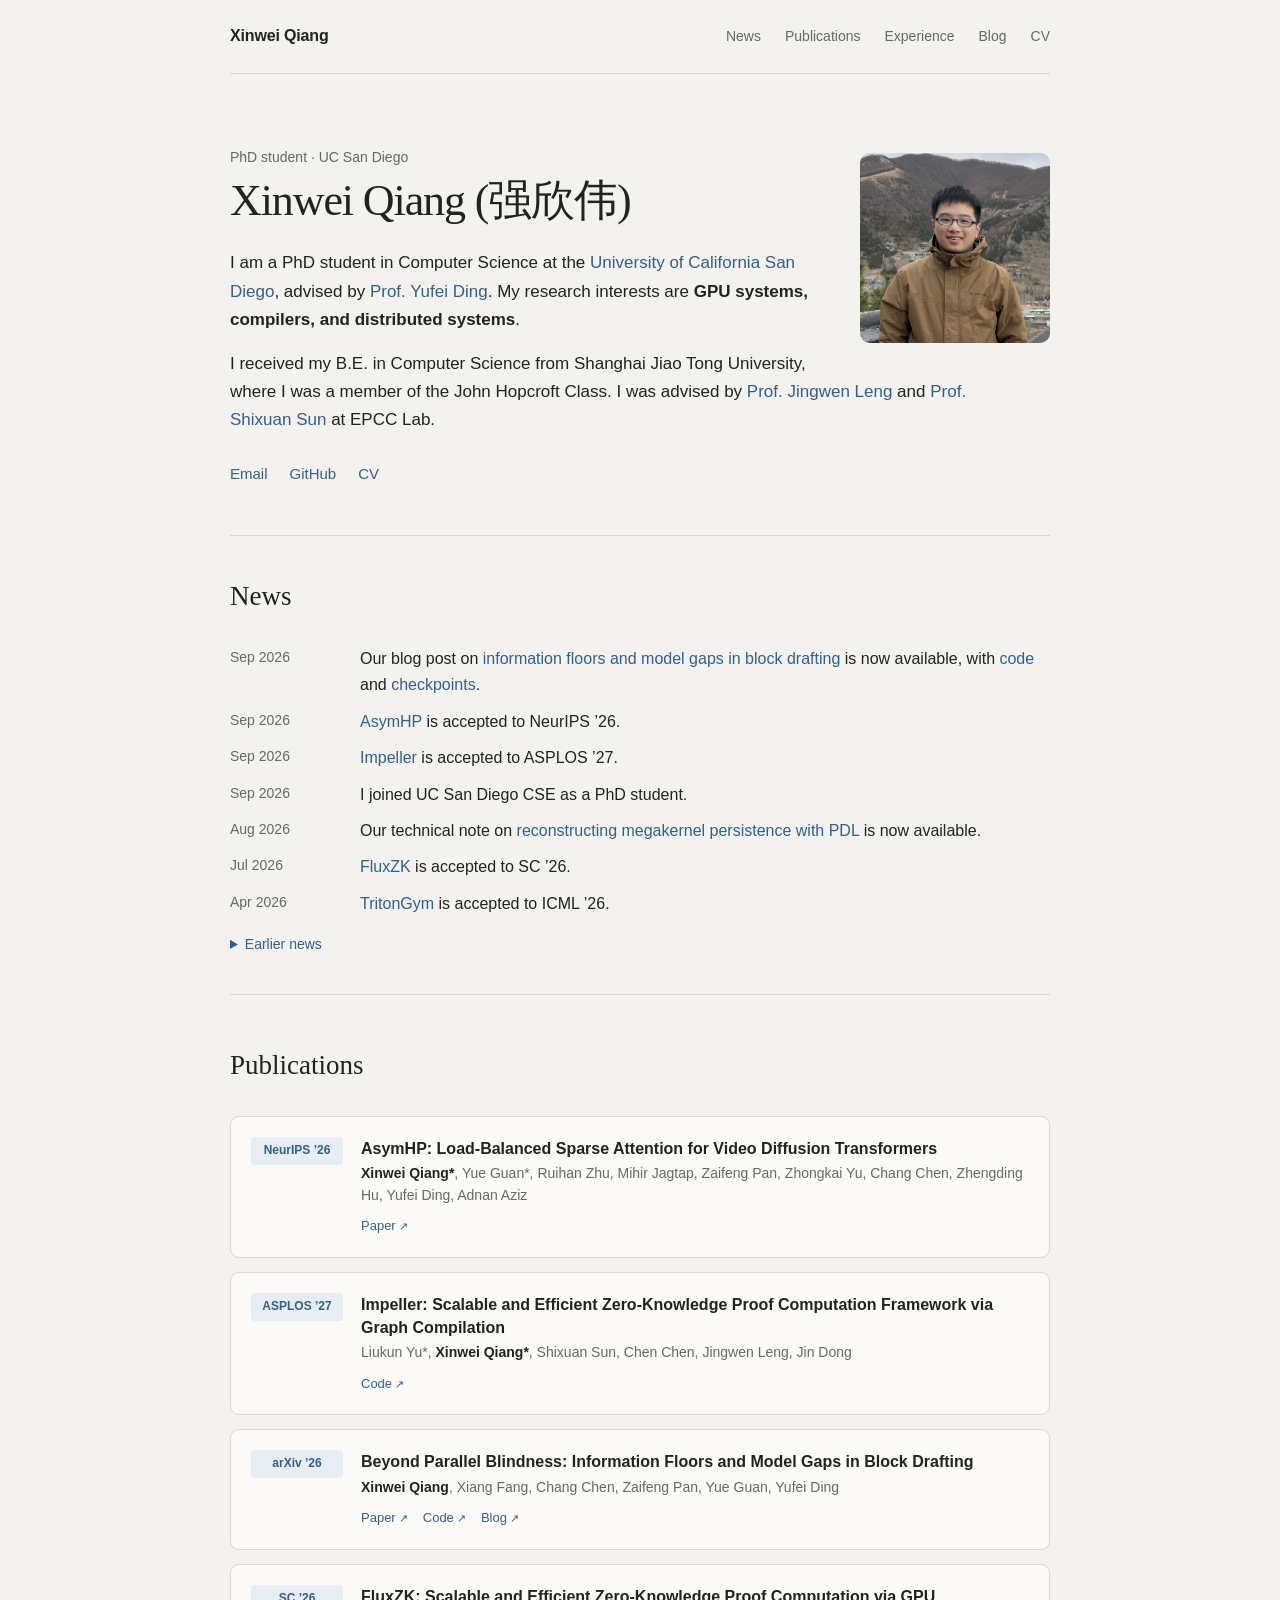
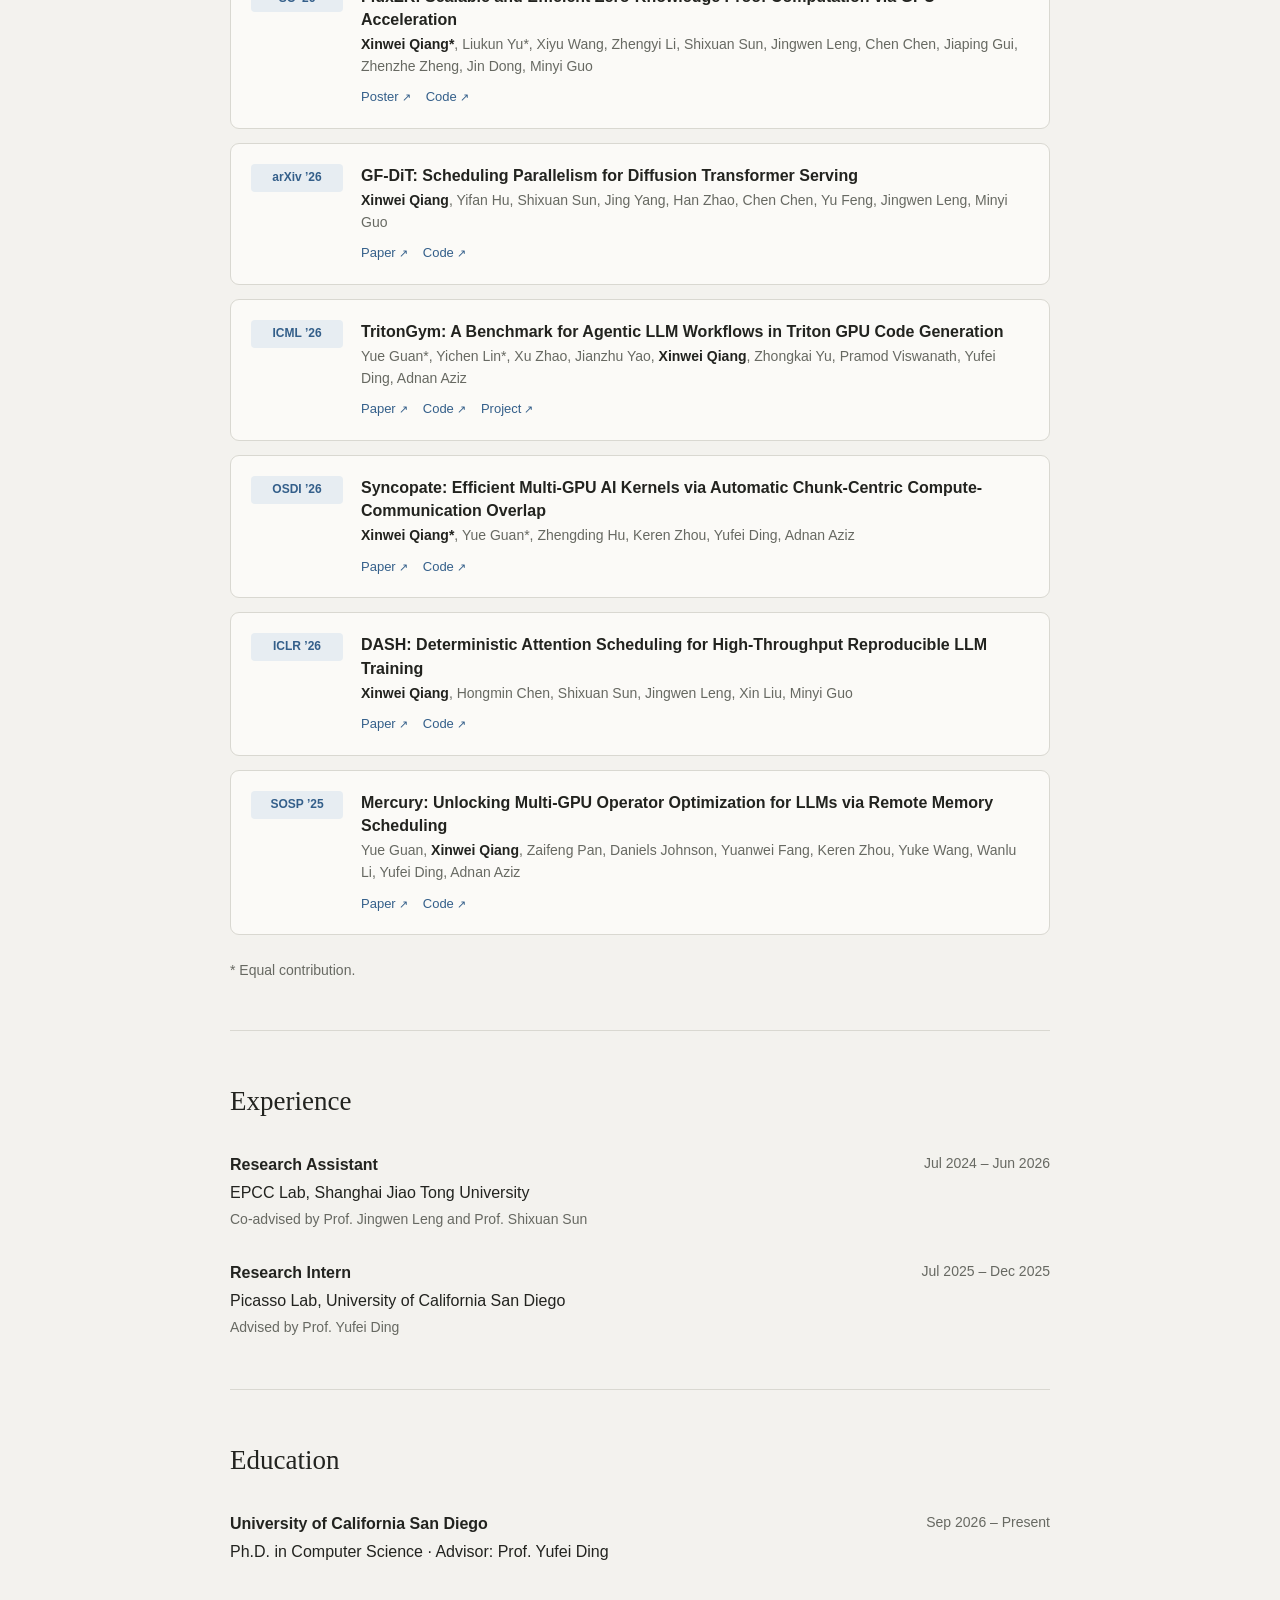
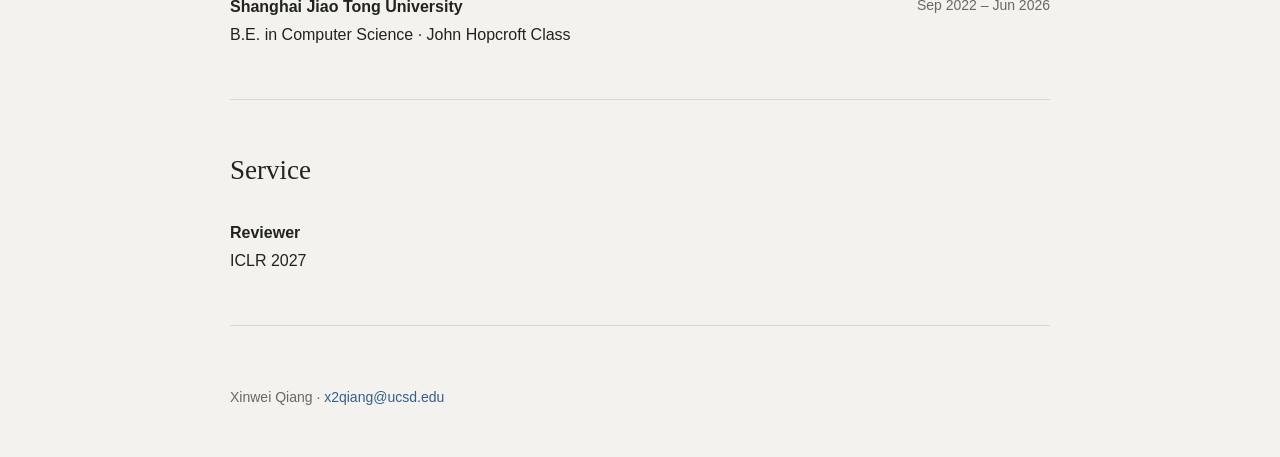
==== index.html @ 506472a8 "Link the block-drafting checkpoints and add a Service section The News item promised checkpoints but" ====
<!doctype html>
<html lang="en">
  <head>
    <meta charset="UTF-8" />
    <meta name="viewport" content="width=device-width, initial-scale=1.0" />
    <meta
      name="description"
      content="Xinwei Qiang is a Computer Science PhD student at UC San Diego working on GPU systems, compilers, and distributed systems."
    />
    <title>Xinwei Qiang</title>
    <link rel="canonical" href="https://tie-pilot-qxw.github.io/" />
    <link rel="icon" href="/favicon.ico?v=20260805-3" sizes="any" />
    <link rel="icon" href="/favicon.svg?v=20260805-3" type="image/svg+xml" />
    <link rel="apple-touch-icon" href="/apple-touch-icon.png?v=20260805-3" />
    <link rel="stylesheet" href="styles.css" />
  </head>
  <body>
    <header class="site-header">
      <a class="name" href="#top">Xinwei Qiang</a>
      <nav aria-label="Primary navigation">
        <a href="#news">News</a>
        <a href="#publications">Publications</a>
        <a href="#experience">Experience</a>
        <a href="blog/">Blog</a>
        <a href="main.pdf">CV</a>
      </nav>
    </header>

    <main id="top">
      <section class="intro">
        <figure class="profile-photo">
          <img src="photo.jpg" alt="Xinwei Qiang" />
        </figure>
        <div class="intro-copy">
          <p class="kicker">PhD student · UC San Diego</p>
          <h1>Xinwei Qiang <span lang="zh-Hans">(强欣伟)</span></h1>
          <p class="summary">
            I am a PhD student in Computer Science at the
            <a href="https://ucsd.edu/">University of California San Diego</a>, advised by
            <a href="https://sites.google.com/ucsd.edu/yufeiding">Prof. Yufei Ding</a>.
            My research interests are <strong>GPU systems, compilers, and distributed systems</strong>.
          </p>
          <p class="summary">
            I received my B.E. in Computer Science from Shanghai Jiao Tong University, where I was
            a member of the John Hopcroft Class. I was advised by
            <a href="https://www.cs.sjtu.edu.cn/~leng-jw/">Prof. Jingwen Leng</a> and
            <a href="https://shixuansun.github.io/">Prof. Shixuan Sun</a> at EPCC Lab.
          </p>
          <div class="links">
            <a href="mailto:x2qiang@ucsd.edu">Email</a>
            <a href="https://github.com/tie-pilot-qxw">GitHub</a>
            <a href="main.pdf">CV</a>
          </div>
        </div>
      </section>

      <section id="news" class="news-section">
        <h2>News</h2>
        <ul class="news-list">
          <li><time>Sep 2026</time><span>Our blog post on <a href="blog/beyond-parallel-blindness/">information floors and model gaps in block drafting</a> is now available, with <a href="https://github.com/tie-pilot-qxw/specfloor">code</a> and <a href="https://huggingface.co/TIE-Pilot/dspark-attnconv-block7-qwen3-4b">checkpoints</a>.</span></li>
          <li><time>Sep 2026</time><span><a href="#asymhp">AsymHP</a> is accepted to NeurIPS ’26.</span></li>
          <li><time>Sep 2026</time><span><a href="#impeller">Impeller</a> is accepted to ASPLOS ’27.</span></li>
          <li><time>Sep 2026</time><span>I joined UC San Diego CSE as a PhD student.</span></li>
          <li><time>Aug 2026</time><span>Our technical note on <a href="blog/reconstructing-a-megakernel-with-pdl/">reconstructing megakernel persistence with PDL</a> is now available.</span></li>
          <li><time>Jul 2026</time><span><a href="#fluxzk">FluxZK</a> is accepted to SC ’26.</span></li>
          <li><time>Apr 2026</time><span><a href="#tritongym">TritonGym</a> is accepted to ICML ’26.</span></li>
        </ul>
        <details class="earlier-news">
          <summary>Earlier news</summary>
          <ul class="news-list">
            <li><time>Apr 2026</time><span><a href="#fluxzk">FluxZK</a> is selected for a poster presentation at HPDC ’26.</span></li>
            <li><time>Mar 2026</time><span><a href="#syncopate">Syncopate</a> is accepted to OSDI ’26.</span></li>
            <li><time>Jan 2026</time><span><a href="#dash">DASH</a> is accepted to ICLR ’26.</span></li>
            <li><time>Jul 2025</time><span><a href="#mercury">Mercury</a> is accepted to SOSP ’25.</span></li>
          </ul>
        </details>
      </section>

      <section id="publications">
        <h2>Publications</h2>
        <ol class="publication-list">
          <li id="asymhp">
            <div class="venue-badge">NeurIPS ’26</div>
            <div class="paper-content">
              <p class="paper-title">AsymHP: Load-Balanced Sparse Attention for Video Diffusion Transformers</p>
              <p><strong>Xinwei Qiang*</strong>, Yue Guan*, Ruihan Zhu, Mihir Jagtap, Zaifeng Pan, Zhongkai Yu, Chang Chen, Zhengding Hu, Yufei Ding, Adnan Aziz</p>
              <div class="paper-links">
                <a href="https://openreview.net/forum?id=XyeAckrYOC">Paper</a>
              </div>
            </div>
          </li>
          <li id="impeller">
            <div class="venue-badge">ASPLOS ’27</div>
            <div class="paper-content">
              <p class="paper-title">Impeller: Scalable and Efficient Zero-Knowledge Proof Computation Framework via Graph Compilation</p>
              <p>Liukun Yu*, <strong>Xinwei Qiang*</strong>, Shixuan Sun, Chen Chen, Jingwen Leng, Jin Dong</p>
              <div class="paper-links">
                <a href="https://github.com/SJTU-Liquid/Impeller">Code</a>
              </div>
            </div>
          </li>
          <li id="parallel-blindness">
            <div class="venue-badge">arXiv ’26</div>
            <div class="paper-content">
              <p class="paper-title">Beyond Parallel Blindness: Information Floors and Model Gaps in Block Drafting</p>
              <p><strong>Xinwei Qiang</strong>, Xiang Fang, Chang Chen, Zaifeng Pan, Yue Guan, Yufei Ding</p>
              <div class="paper-links">
                <a href="https://arxiv.org/abs/2608.27339">Paper</a>
                <a href="https://github.com/tie-pilot-qxw/specfloor">Code</a>
                <a href="blog/beyond-parallel-blindness/">Blog</a>
              </div>
            </div>
          </li>
          <li id="fluxzk">
            <div class="venue-badge">SC ’26</div>
            <div class="paper-content">
              <p class="paper-title">FluxZK: Scalable and Efficient Zero-Knowledge Proof Computation via GPU Acceleration</p>
              <p><strong>Xinwei Qiang*</strong>, Liukun Yu*, Xiyu Wang, Zhengyi Li, Shixuan Sun, Jingwen Leng, Chen Chen, Jiaping Gui, Zhenzhe Zheng, Jin Dong, Minyi Guo</p>
              <div class="paper-links">
                <a href="https://dl.acm.org/doi/10.1145/3806645.3820068">Poster</a>
                <a href="https://github.com/SJTU-Liquid/FluxZK">Code</a>
              </div>
            </div>
          </li>
          <li id="gf-dit">
            <div class="venue-badge">arXiv ’26</div>
            <div class="paper-content">
              <p class="paper-title">GF-DiT: Scheduling Parallelism for Diffusion Transformer Serving</p>
              <p><strong>Xinwei Qiang</strong>, Yifan Hu, Shixuan Sun, Jing Yang, Han Zhao, Chen Chen, Yu Feng, Jingwen Leng, Minyi Guo</p>
              <div class="paper-links">
                <a href="https://arxiv.org/abs/2606.13501">Paper</a>
                <a href="https://github.com/SJTU-Liquid/GF-DiT">Code</a>
              </div>
            </div>
          </li>
          <li id="tritongym">
            <div class="venue-badge">ICML ’26</div>
            <div class="paper-content">
              <p class="paper-title">TritonGym: A Benchmark for Agentic LLM Workflows in Triton GPU Code Generation</p>
              <p>Yue Guan*, Yichen Lin*, Xu Zhao, Jianzhu Yao, <strong>Xinwei Qiang</strong>, Zhongkai Yu, Pramod Viswanath, Yufei Ding, Adnan Aziz</p>
              <div class="paper-links">
                <a href="https://openreview.net/forum?id=Htq2loTQTL">Paper</a>
                <a href="https://github.com/yil384/TritonGym">Code</a>
                <a href="https://tritongym.picasso-lab.com/">Project</a>
              </div>
            </div>
          </li>
          <li id="syncopate">
            <div class="venue-badge">OSDI ’26</div>
            <div class="paper-content">
              <p class="paper-title">Syncopate: Efficient Multi-GPU AI Kernels via Automatic Chunk-Centric Compute-Communication Overlap</p>
              <p><strong>Xinwei Qiang*</strong>, Yue Guan*, Zhengding Hu, Keren Zhou, Yufei Ding, Adnan Aziz</p>
              <div class="paper-links">
                <a href="https://www.usenix.org/conference/osdi26/presentation/qiang">Paper</a>
                <a href="https://github.com/tie-pilot-qxw/syncopate">Code</a>
              </div>
            </div>
          </li>
          <li id="dash">
            <div class="venue-badge">ICLR ’26</div>
            <div class="paper-content">
              <p class="paper-title">DASH: Deterministic Attention Scheduling for High-Throughput Reproducible LLM Training</p>
              <p><strong>Xinwei Qiang</strong>, Hongmin Chen, Shixuan Sun, Jingwen Leng, Xin Liu, Minyi Guo</p>
              <div class="paper-links">
                <a href="https://openreview.net/forum?id=bMi5ssfPoM">Paper</a>
                <a href="https://github.com/SJTU-Liquid/deterministic-FA3">Code</a>
              </div>
            </div>
          </li>
          <li id="mercury">
            <div class="venue-badge">SOSP ’25</div>
            <div class="paper-content">
              <p class="paper-title">Mercury: Unlocking Multi-GPU Operator Optimization for LLMs via Remote Memory Scheduling</p>
              <p>Yue Guan, <strong>Xinwei Qiang</strong>, Zaifeng Pan, Daniels Johnson, Yuanwei Fang, Keren Zhou, Yuke Wang, Wanlu Li, Yufei Ding, Adnan Aziz</p>
              <div class="paper-links">
                <a href="https://doi.org/10.1145/3731569.3764798">Paper</a>
                <a href="https://github.com/ChandlerGuan/mercury_artifact">Code</a>
              </div>
            </div>
          </li>
        </ol>
        <p class="note">* Equal contribution.</p>
      </section>

      <section id="experience">
        <h2>Experience</h2>
        <div class="entry">
          <div>
            <h3>Research Assistant</h3>
            <p>EPCC Lab, Shanghai Jiao Tong University</p>
            <p class="detail">Co-advised by Prof. Jingwen Leng and Prof. Shixuan Sun</p>
          </div>
          <time>Jul 2024 – Jun 2026</time>
        </div>
        <div class="entry">
          <div>
            <h3>Research Intern</h3>
            <p>Picasso Lab, University of California San Diego</p>
            <p class="detail">Advised by Prof. Yufei Ding</p>
          </div>
          <time>Jul 2025 – Dec 2025</time>
        </div>
      </section>

      <section id="education">
        <h2>Education</h2>
        <div class="entry">
          <div>
            <h3>University of California San Diego</h3>
            <p>Ph.D. in Computer Science · Advisor: Prof. Yufei Ding</p>
          </div>
          <time>Sep 2026 – Present</time>
        </div>
        <div class="entry">
          <div>
            <h3>Shanghai Jiao Tong University</h3>
            <p>B.E. in Computer Science · John Hopcroft Class</p>
          </div>
          <time>Sep 2022 – Jun 2026</time>
        </div>
      </section>

      <section id="service">
        <h2>Service</h2>
        <div class="entry">
          <div>
            <h3>Reviewer</h3>
            <p>ICLR 2027</p>
          </div>
        </div>
      </section>

    </main>

    <footer>
      <p>Xinwei Qiang · <a href="mailto:x2qiang@ucsd.edu">x2qiang@ucsd.edu</a></p>
    </footer>
  </body>
</html>
---- styles.css ----
:root {
  --background: #f3f2ee;
  --text: #22231f;
  --muted: #676962;
  --line: #d9d8d1;
  --link: #345f8a;
  --card: #fbfaf7;
  --badge: #e7edf2;
  --width: 820px;
}

* {
  box-sizing: border-box;
}

html {
  scroll-behavior: smooth;
}

body {
  margin: 0;
  background: var(--background);
  color: var(--text);
  font-family: -apple-system, BlinkMacSystemFont, "Segoe UI", Helvetica, Arial, sans-serif;
  font-size: 16px;
  line-height: 1.65;
}

a {
  color: var(--link);
  text-decoration: none;
}

a:hover {
  text-decoration: underline;
  text-underline-offset: 3px;
}

.site-header,
main,
footer {
  width: min(calc(100% - 40px), var(--width));
  margin-inline: auto;
}

.site-header {
  height: 74px;
  display: flex;
  align-items: center;
  justify-content: space-between;
  border-bottom: 1px solid var(--line);
}

.site-header .name {
  color: var(--text);
  font-weight: 650;
  letter-spacing: -0.01em;
}

nav {
  display: flex;
  gap: 24px;
  font-size: 14px;
}

nav a {
  color: var(--muted);
}

nav a[aria-current="page"] {
  color: var(--text);
  font-weight: 650;
}

main {
  padding-bottom: 32px;
}

section {
  padding: 48px 0;
  border-bottom: 1px solid var(--line);
  scroll-margin-top: 24px;
}

.intro {
  padding-top: 72px;
}

.profile-photo {
  float: right;
  width: 190px;
  aspect-ratio: 1;
  margin: 7px 0 22px 46px;
  overflow: hidden;
  border-radius: 10px;
  background: var(--line);
}

.profile-photo img {
  display: block;
  width: 100%;
  height: 100%;
  object-fit: cover;
  transform: scale(1.3);
}

.kicker {
  margin: 0 0 8px;
  color: var(--muted);
  font-size: 14px;
}

h1,
h2,
h3,
p {
  margin-top: 0;
}

h1 {
  margin-bottom: 24px;
  font-family: Georgia, "Times New Roman", serif;
  font-size: clamp(42px, 8vw, 60px);
  font-weight: 500;
  line-height: 1.1;
  letter-spacing: -0.025em;
}

.intro h1 {
  font-size: clamp(32px, 5vw, 44px);
}

h2 {
  margin-bottom: 28px;
  font-family: Georgia, "Times New Roman", serif;
  font-size: 27px;
  font-weight: 500;
}

h3 {
  margin-bottom: 2px;
  font-size: 16px;
  font-weight: 650;
}

.summary {
  max-width: 740px;
  margin-bottom: 16px;
  font-size: 17px;
}

.links {
  display: flex;
  gap: 22px;
  margin-top: 28px;
  font-size: 15px;
}

.publication-list {
  margin: 0;
  padding: 0;
  list-style: none;
}

.publication-list li {
  display: grid;
  grid-template-columns: 92px 1fr;
  gap: 18px;
  margin-bottom: 14px;
  padding: 20px;
  background: var(--card);
  border: 1px solid var(--line);
  border-radius: 9px;
}

.publication-list li:last-child {
  margin-bottom: 0;
}

.publication-list p {
  margin-bottom: 3px;
}

.venue-badge {
  align-self: start;
  padding: 4px 7px;
  background: var(--badge);
  border-radius: 4px;
  color: var(--link);
  font-size: 12px;
  font-weight: 700;
  text-align: center;
  white-space: nowrap;
}

.paper-content > p:not(.paper-title) {
  color: var(--muted);
  font-size: 14px;
  line-height: 1.55;
}

.paper-content strong {
  color: var(--text);
}

.paper-links {
  display: flex;
  gap: 15px;
  margin-top: 9px;
  font-size: 13px;
}

.paper-links a::after {
  content: " ↗";
  font-size: 11px;
}

.paper-title {
  font-weight: 650;
  line-height: 1.45;
}

.note,
.detail,
time {
  color: var(--muted);
  font-size: 14px;
}

.note {
  margin: 24px 0 0;
}

.entry {
  display: grid;
  grid-template-columns: 1fr auto;
  gap: 32px;
  margin-bottom: 26px;
}

.entry:last-child {
  margin-bottom: 0;
}

.entry p {
  margin-bottom: 2px;
}

time {
  white-space: nowrap;
}

.news-section {
  padding-top: 38px;
  padding-bottom: 38px;
}

.news-list {
  margin: 0;
  padding: 0;
  list-style: none;
}

.news-list li {
  display: grid;
  grid-template-columns: 112px 1fr;
  gap: 18px;
  margin-bottom: 10px;
}

.news-list li:last-child {
  margin-bottom: 0;
}

.earlier-news {
  margin-top: 16px;
}

.earlier-news summary {
  width: max-content;
  color: var(--link);
  cursor: pointer;
  font-size: 14px;
}

.earlier-news .news-list {
  margin-top: 14px;
}

.blog-intro {
  padding-top: 72px;
  padding-bottom: 52px;
}

.blog-intro h1 {
  margin-bottom: 20px;
}

.blog-description {
  max-width: 620px;
  margin-bottom: 0;
  color: var(--muted);
  font-size: 18px;
}

.blog-posts {
  min-height: 320px;
}

.blog-empty {
  padding: 30px 32px;
  border: 1px dashed var(--line);
  border-radius: 9px;
  background: color-mix(in srgb, var(--card) 65%, transparent);
}

.blog-empty p {
  margin-bottom: 2px;
}

.blog-empty > p:first-child {
  font-weight: 650;
}

.post-entry {
  display: grid;
  padding: 26px 0;
  border-top: 1px solid var(--line);
  grid-template-columns: 130px 1fr;
  gap: 24px;
}

.post-entry:last-child {
  border-bottom: 1px solid var(--line);
}

.post-entry h3 {
  margin-bottom: 6px;
  font-family: Georgia, "Times New Roman", serif;
  font-size: 21px;
  font-weight: 500;
}

.post-summary {
  margin-bottom: 10px;
  color: var(--muted);
  font-size: 15px;
}

.post-tags {
  display: flex;
  margin: 0;
  padding: 0;
  gap: 8px;
  list-style: none;
}

.post-tags li {
  padding: 2px 7px;
  border-radius: 4px;
  background: var(--badge);
  color: var(--link);
  font-size: 11px;
  font-weight: 700;
}

.publication-list li[id] {
  scroll-margin-top: 24px;
}

footer {
  padding: 28px 0 48px;
  color: var(--muted);
  font-size: 14px;
}

footer p {
  margin: 0;
}

@media (max-width: 600px) {
  .site-header {
    height: auto;
    padding: 20px 0;
    align-items: flex-start;
    gap: 16px;
  }

  nav {
    gap: 14px;
    flex-wrap: wrap;
    justify-content: flex-end;
  }

  .intro {
    padding-top: 50px;
  }

  .profile-photo {
    float: none;
    width: 150px;
    margin: 0 0 25px;
  }

  section {
    padding: 38px 0;
  }

  .entry {
    grid-template-columns: 1fr;
    gap: 4px;
  }

  .blog-intro {
    padding-top: 50px;
  }

  .post-entry {
    grid-template-columns: 1fr;
    gap: 6px;
  }
}

@media (prefers-color-scheme: dark) {
  :root {
    --background: #181a1b;
    --text: #e7e5e1;
    --muted: #a5a5a2;
    --line: #383a3b;
    --link: #87afd5;
    --card: #202324;
    --badge: #283746;
  }
}
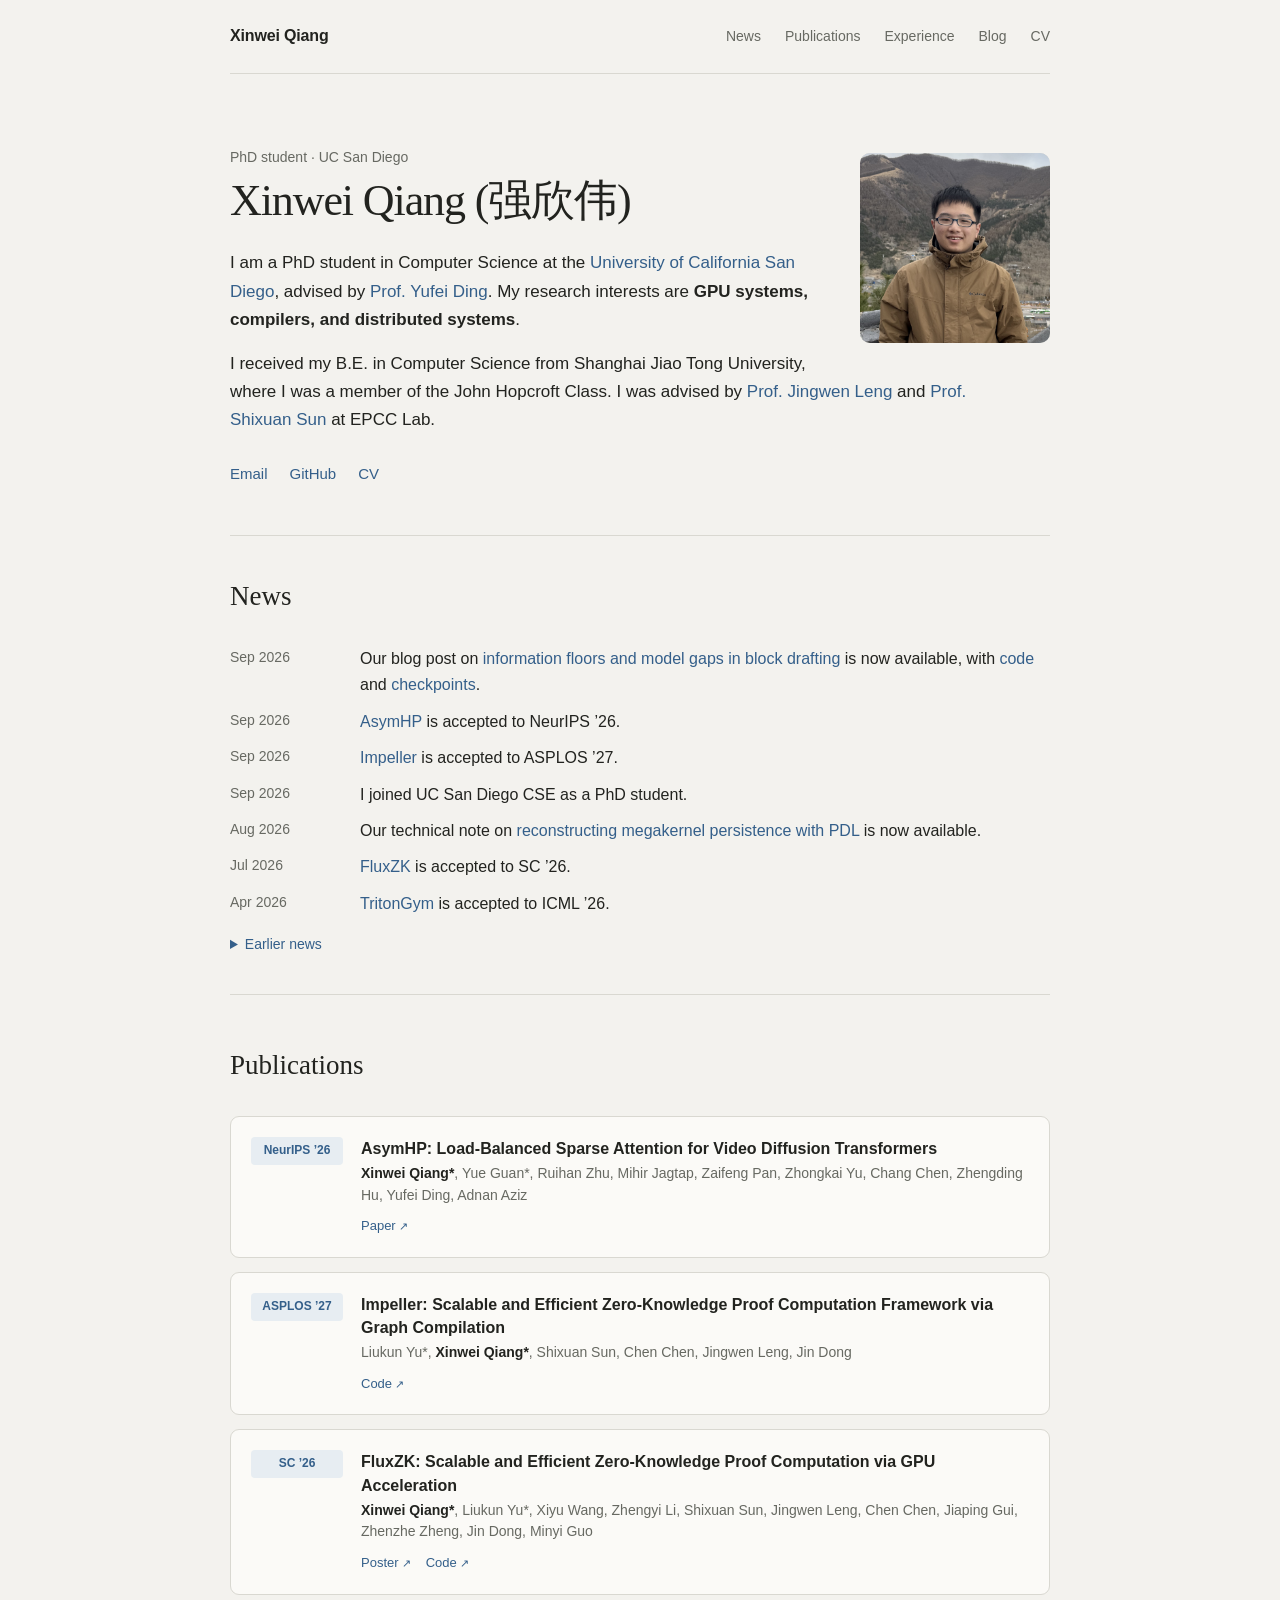
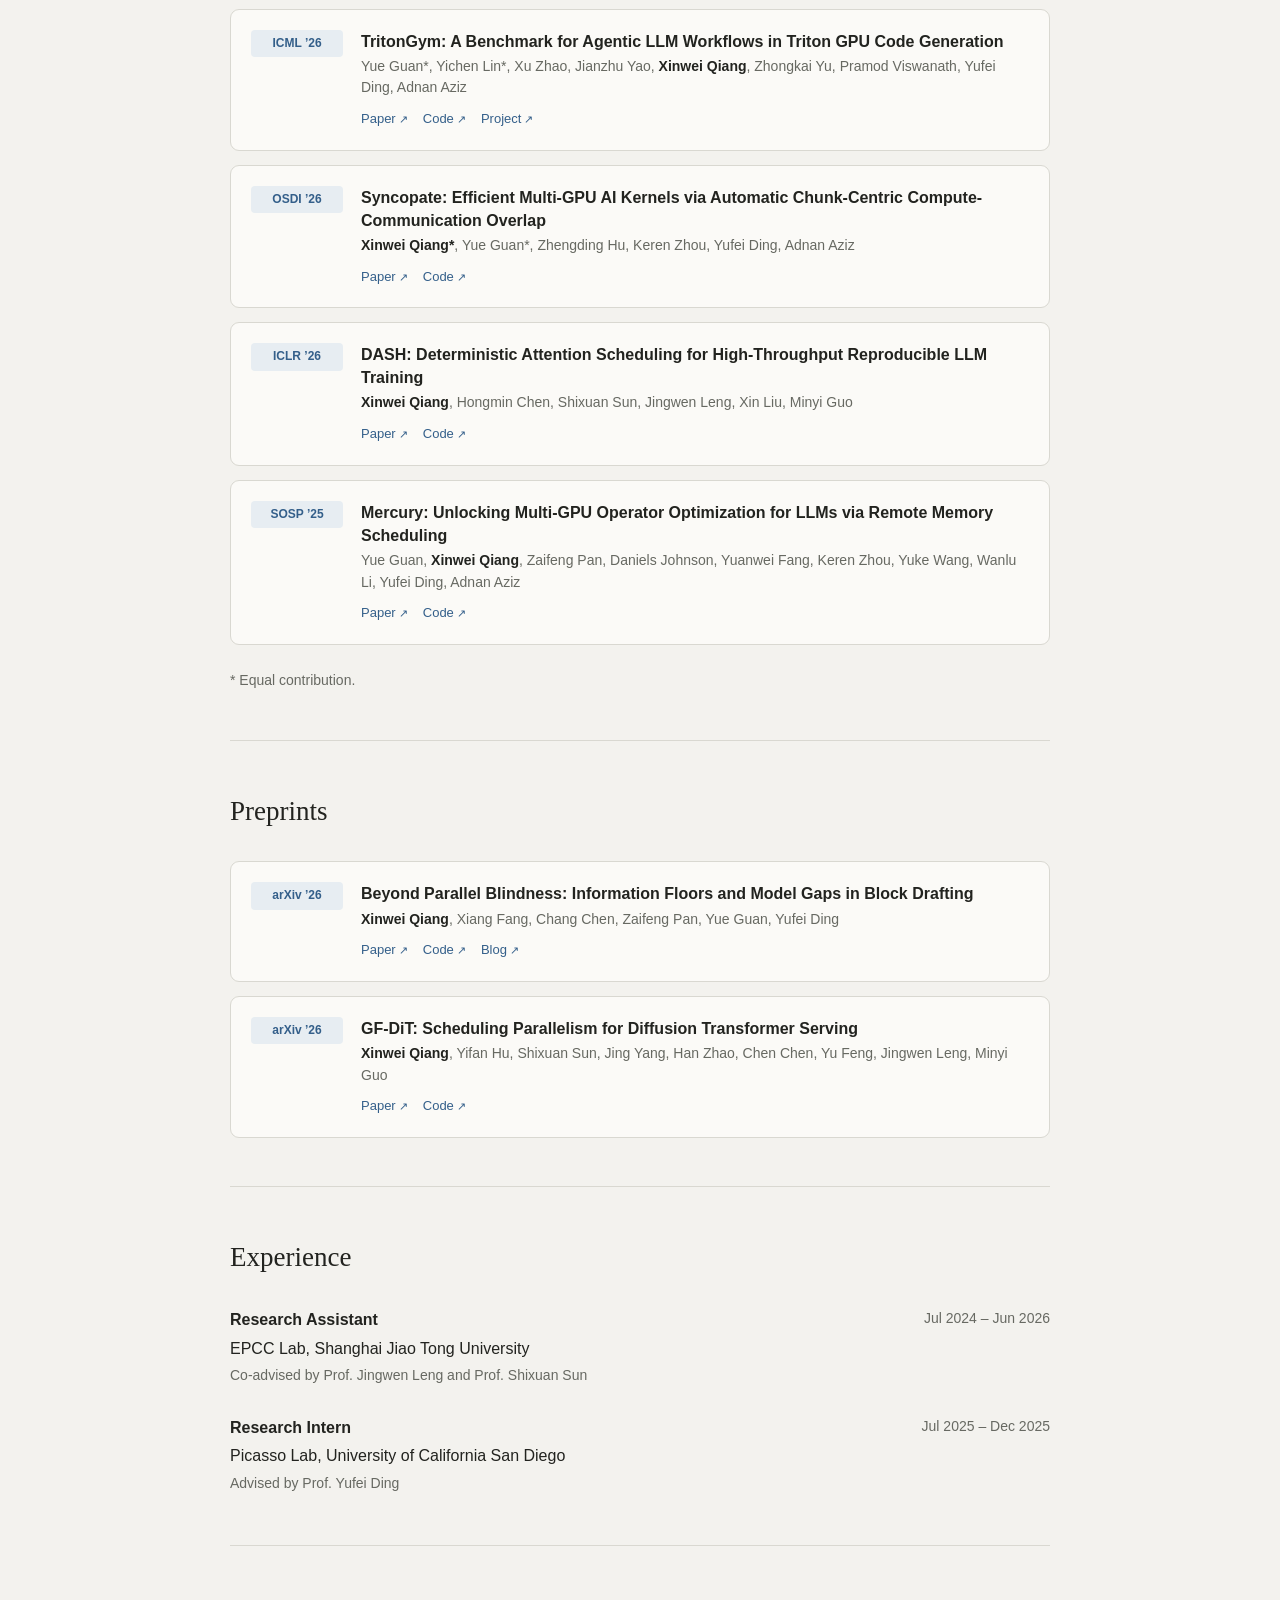
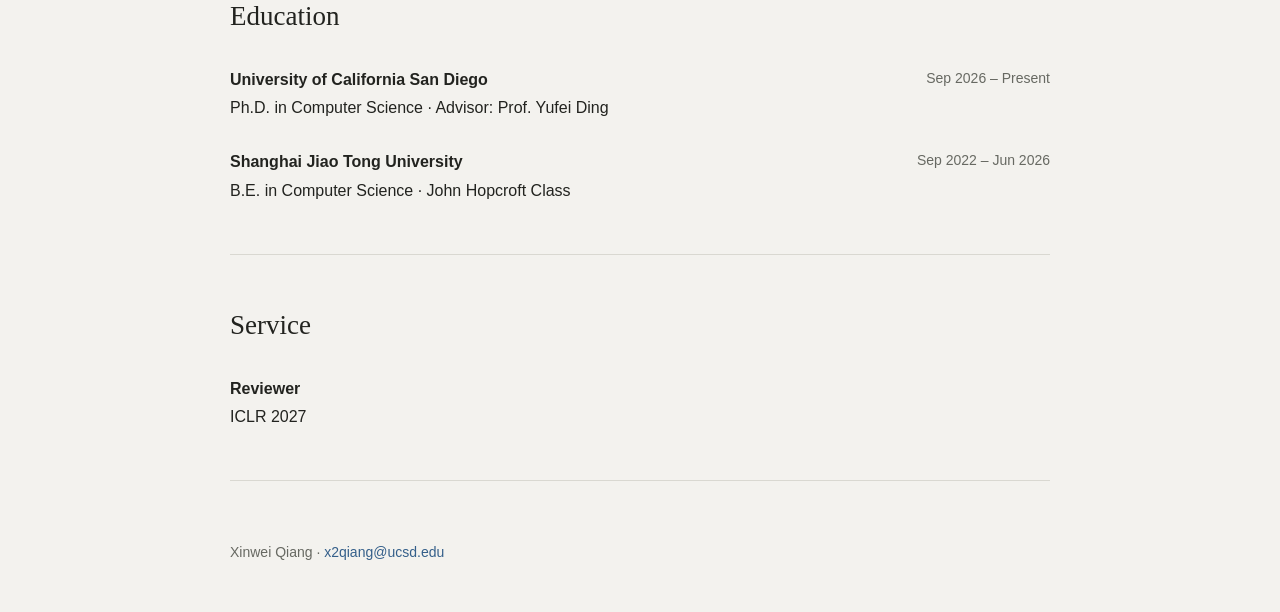
==== commit 769012bb: "List the arXiv papers under Preprints, apart from accepted ones Beyond Parallel Blindness and GF-DiT" ====
--- a/index.html
+++ b/index.html
@@ -99,6 +99,69 @@
               </div>
             </div>
           </li>
+          <li id="fluxzk">
+            <div class="venue-badge">SC ’26</div>
+            <div class="paper-content">
+              <p class="paper-title">FluxZK: Scalable and Efficient Zero-Knowledge Proof Computation via GPU Acceleration</p>
+              <p><strong>Xinwei Qiang*</strong>, Liukun Yu*, Xiyu Wang, Zhengyi Li, Shixuan Sun, Jingwen Leng, Chen Chen, Jiaping Gui, Zhenzhe Zheng, Jin Dong, Minyi Guo</p>
+              <div class="paper-links">
+                <a href="https://dl.acm.org/doi/10.1145/3806645.3820068">Poster</a>
+                <a href="https://github.com/SJTU-Liquid/FluxZK">Code</a>
+              </div>
+            </div>
+          </li>
+          <li id="tritongym">
+            <div class="venue-badge">ICML ’26</div>
+            <div class="paper-content">
+              <p class="paper-title">TritonGym: A Benchmark for Agentic LLM Workflows in Triton GPU Code Generation</p>
+              <p>Yue Guan*, Yichen Lin*, Xu Zhao, Jianzhu Yao, <strong>Xinwei Qiang</strong>, Zhongkai Yu, Pramod Viswanath, Yufei Ding, Adnan Aziz</p>
+              <div class="paper-links">
+                <a href="https://openreview.net/forum?id=Htq2loTQTL">Paper</a>
+                <a href="https://github.com/yil384/TritonGym">Code</a>
+                <a href="https://tritongym.picasso-lab.com/">Project</a>
+              </div>
+            </div>
+          </li>
+          <li id="syncopate">
+            <div class="venue-badge">OSDI ’26</div>
+            <div class="paper-content">
+              <p class="paper-title">Syncopate: Efficient Multi-GPU AI Kernels via Automatic Chunk-Centric Compute-Communication Overlap</p>
+              <p><strong>Xinwei Qiang*</strong>, Yue Guan*, Zhengding Hu, Keren Zhou, Yufei Ding, Adnan Aziz</p>
+              <div class="paper-links">
+                <a href="https://www.usenix.org/conference/osdi26/presentation/qiang">Paper</a>
+                <a href="https://github.com/tie-pilot-qxw/syncopate">Code</a>
+              </div>
+            </div>
+          </li>
+          <li id="dash">
+            <div class="venue-badge">ICLR ’26</div>
+            <div class="paper-content">
+              <p class="paper-title">DASH: Deterministic Attention Scheduling for High-Throughput Reproducible LLM Training</p>
+              <p><strong>Xinwei Qiang</strong>, Hongmin Chen, Shixuan Sun, Jingwen Leng, Xin Liu, Minyi Guo</p>
+              <div class="paper-links">
+                <a href="https://openreview.net/forum?id=bMi5ssfPoM">Paper</a>
+                <a href="https://github.com/SJTU-Liquid/deterministic-FA3">Code</a>
+              </div>
+            </div>
+          </li>
+          <li id="mercury">
+            <div class="venue-badge">SOSP ’25</div>
+            <div class="paper-content">
+              <p class="paper-title">Mercury: Unlocking Multi-GPU Operator Optimization for LLMs via Remote Memory Scheduling</p>
+              <p>Yue Guan, <strong>Xinwei Qiang</strong>, Zaifeng Pan, Daniels Johnson, Yuanwei Fang, Keren Zhou, Yuke Wang, Wanlu Li, Yufei Ding, Adnan Aziz</p>
+              <div class="paper-links">
+                <a href="https://doi.org/10.1145/3731569.3764798">Paper</a>
+                <a href="https://github.com/ChandlerGuan/mercury_artifact">Code</a>
+              </div>
+            </div>
+          </li>
+        </ol>
+        <p class="note">* Equal contribution.</p>
+      </section>
+
+      <section id="preprints">
+        <h2>Preprints</h2>
+        <ol class="publication-list">
           <li id="parallel-blindness">
             <div class="venue-badge">arXiv ’26</div>
             <div class="paper-content">
@@ -111,17 +174,6 @@
               </div>
             </div>
           </li>
-          <li id="fluxzk">
-            <div class="venue-badge">SC ’26</div>
-            <div class="paper-content">
-              <p class="paper-title">FluxZK: Scalable and Efficient Zero-Knowledge Proof Computation via GPU Acceleration</p>
-              <p><strong>Xinwei Qiang*</strong>, Liukun Yu*, Xiyu Wang, Zhengyi Li, Shixuan Sun, Jingwen Leng, Chen Chen, Jiaping Gui, Zhenzhe Zheng, Jin Dong, Minyi Guo</p>
-              <div class="paper-links">
-                <a href="https://dl.acm.org/doi/10.1145/3806645.3820068">Poster</a>
-                <a href="https://github.com/SJTU-Liquid/FluxZK">Code</a>
-              </div>
-            </div>
-          </li>
           <li id="gf-dit">
             <div class="venue-badge">arXiv ’26</div>
             <div class="paper-content">
@@ -133,53 +185,7 @@
               </div>
             </div>
           </li>
-          <li id="tritongym">
-            <div class="venue-badge">ICML ’26</div>
-            <div class="paper-content">
-              <p class="paper-title">TritonGym: A Benchmark for Agentic LLM Workflows in Triton GPU Code Generation</p>
-              <p>Yue Guan*, Yichen Lin*, Xu Zhao, Jianzhu Yao, <strong>Xinwei Qiang</strong>, Zhongkai Yu, Pramod Viswanath, Yufei Ding, Adnan Aziz</p>
-              <div class="paper-links">
-                <a href="https://openreview.net/forum?id=Htq2loTQTL">Paper</a>
-                <a href="https://github.com/yil384/TritonGym">Code</a>
-                <a href="https://tritongym.picasso-lab.com/">Project</a>
-              </div>
-            </div>
-          </li>
-          <li id="syncopate">
-            <div class="venue-badge">OSDI ’26</div>
-            <div class="paper-content">
-              <p class="paper-title">Syncopate: Efficient Multi-GPU AI Kernels via Automatic Chunk-Centric Compute-Communication Overlap</p>
-              <p><strong>Xinwei Qiang*</strong>, Yue Guan*, Zhengding Hu, Keren Zhou, Yufei Ding, Adnan Aziz</p>
-              <div class="paper-links">
-                <a href="https://www.usenix.org/conference/osdi26/presentation/qiang">Paper</a>
-                <a href="https://github.com/tie-pilot-qxw/syncopate">Code</a>
-              </div>
-            </div>
-          </li>
-          <li id="dash">
-            <div class="venue-badge">ICLR ’26</div>
-            <div class="paper-content">
-              <p class="paper-title">DASH: Deterministic Attention Scheduling for High-Throughput Reproducible LLM Training</p>
-              <p><strong>Xinwei Qiang</strong>, Hongmin Chen, Shixuan Sun, Jingwen Leng, Xin Liu, Minyi Guo</p>
-              <div class="paper-links">
-                <a href="https://openreview.net/forum?id=bMi5ssfPoM">Paper</a>
-                <a href="https://github.com/SJTU-Liquid/deterministic-FA3">Code</a>
-              </div>
-            </div>
-          </li>
-          <li id="mercury">
-            <div class="venue-badge">SOSP ’25</div>
-            <div class="paper-content">
-              <p class="paper-title">Mercury: Unlocking Multi-GPU Operator Optimization for LLMs via Remote Memory Scheduling</p>
-              <p>Yue Guan, <strong>Xinwei Qiang</strong>, Zaifeng Pan, Daniels Johnson, Yuanwei Fang, Keren Zhou, Yuke Wang, Wanlu Li, Yufei Ding, Adnan Aziz</p>
-              <div class="paper-links">
-                <a href="https://doi.org/10.1145/3731569.3764798">Paper</a>
-                <a href="https://github.com/ChandlerGuan/mercury_artifact">Code</a>
-              </div>
-            </div>
-          </li>
         </ol>
-        <p class="note">* Equal contribution.</p>
       </section>
 
       <section id="experience">
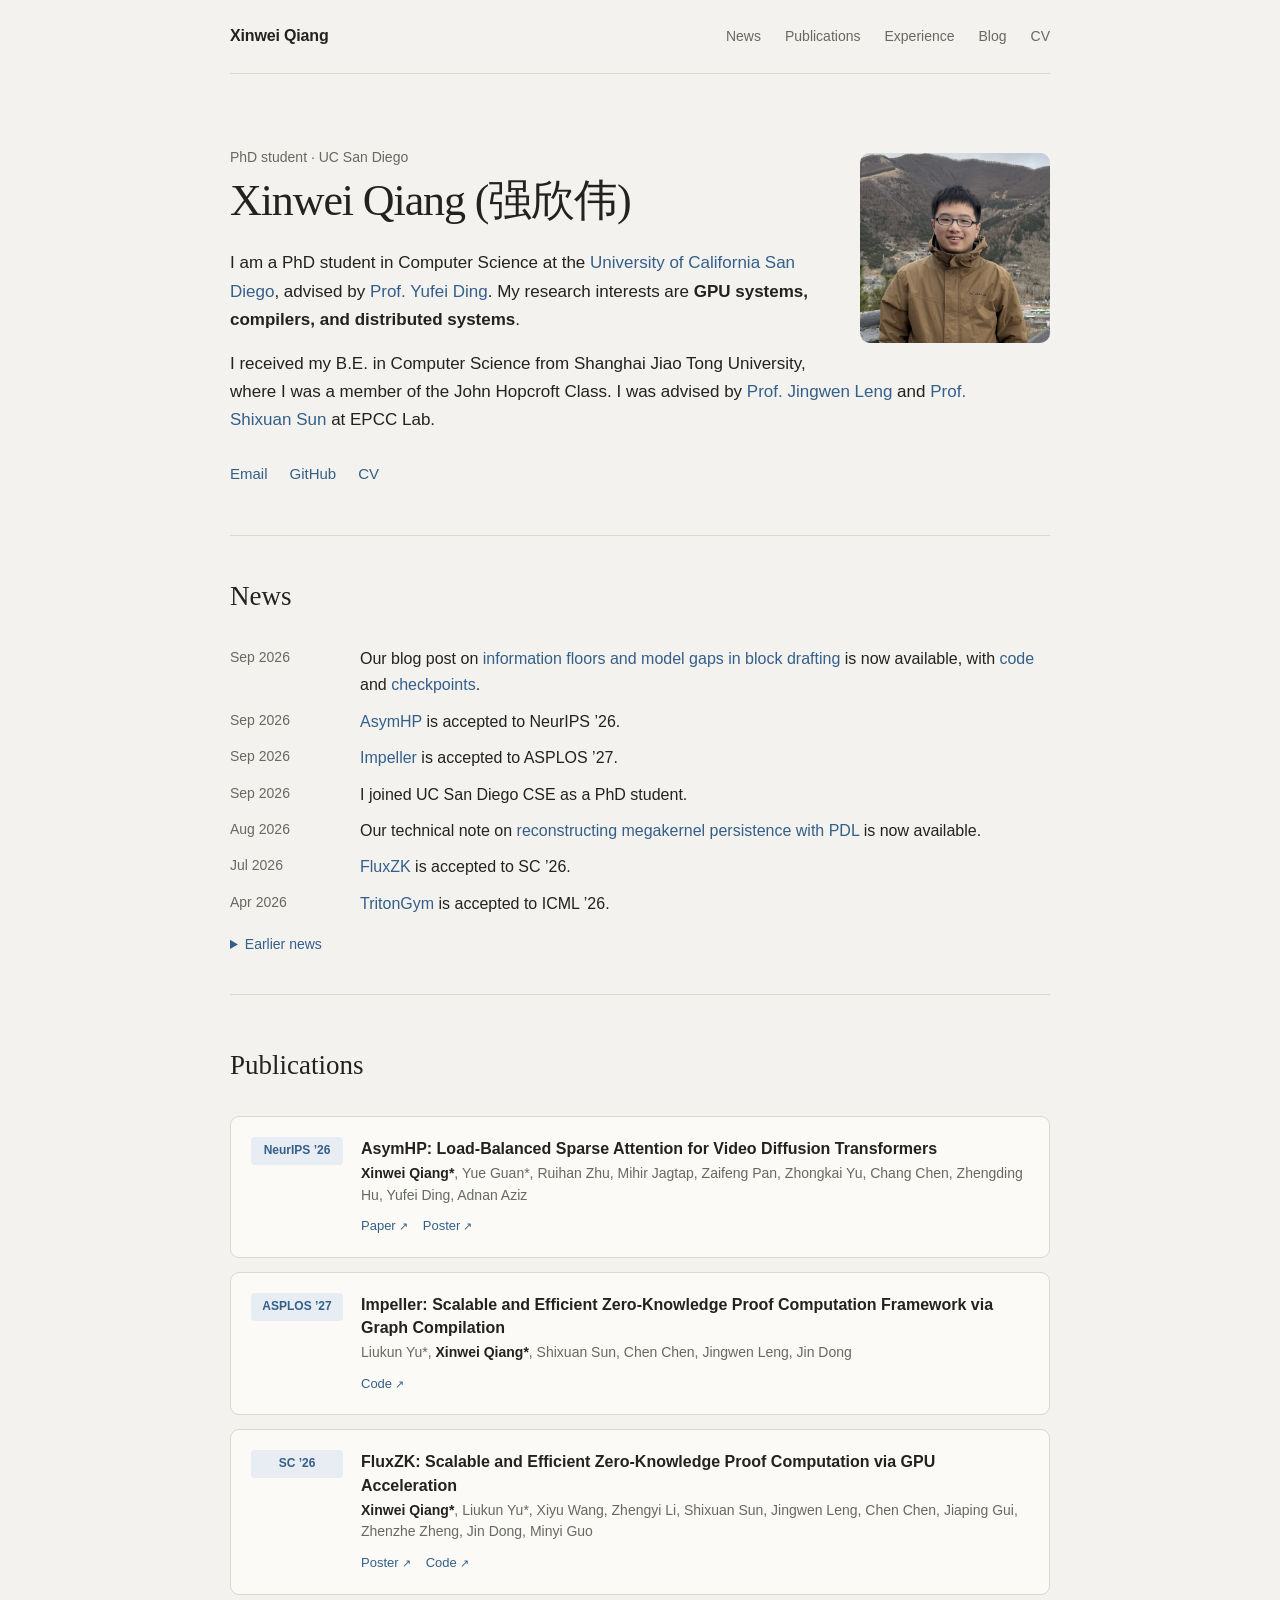
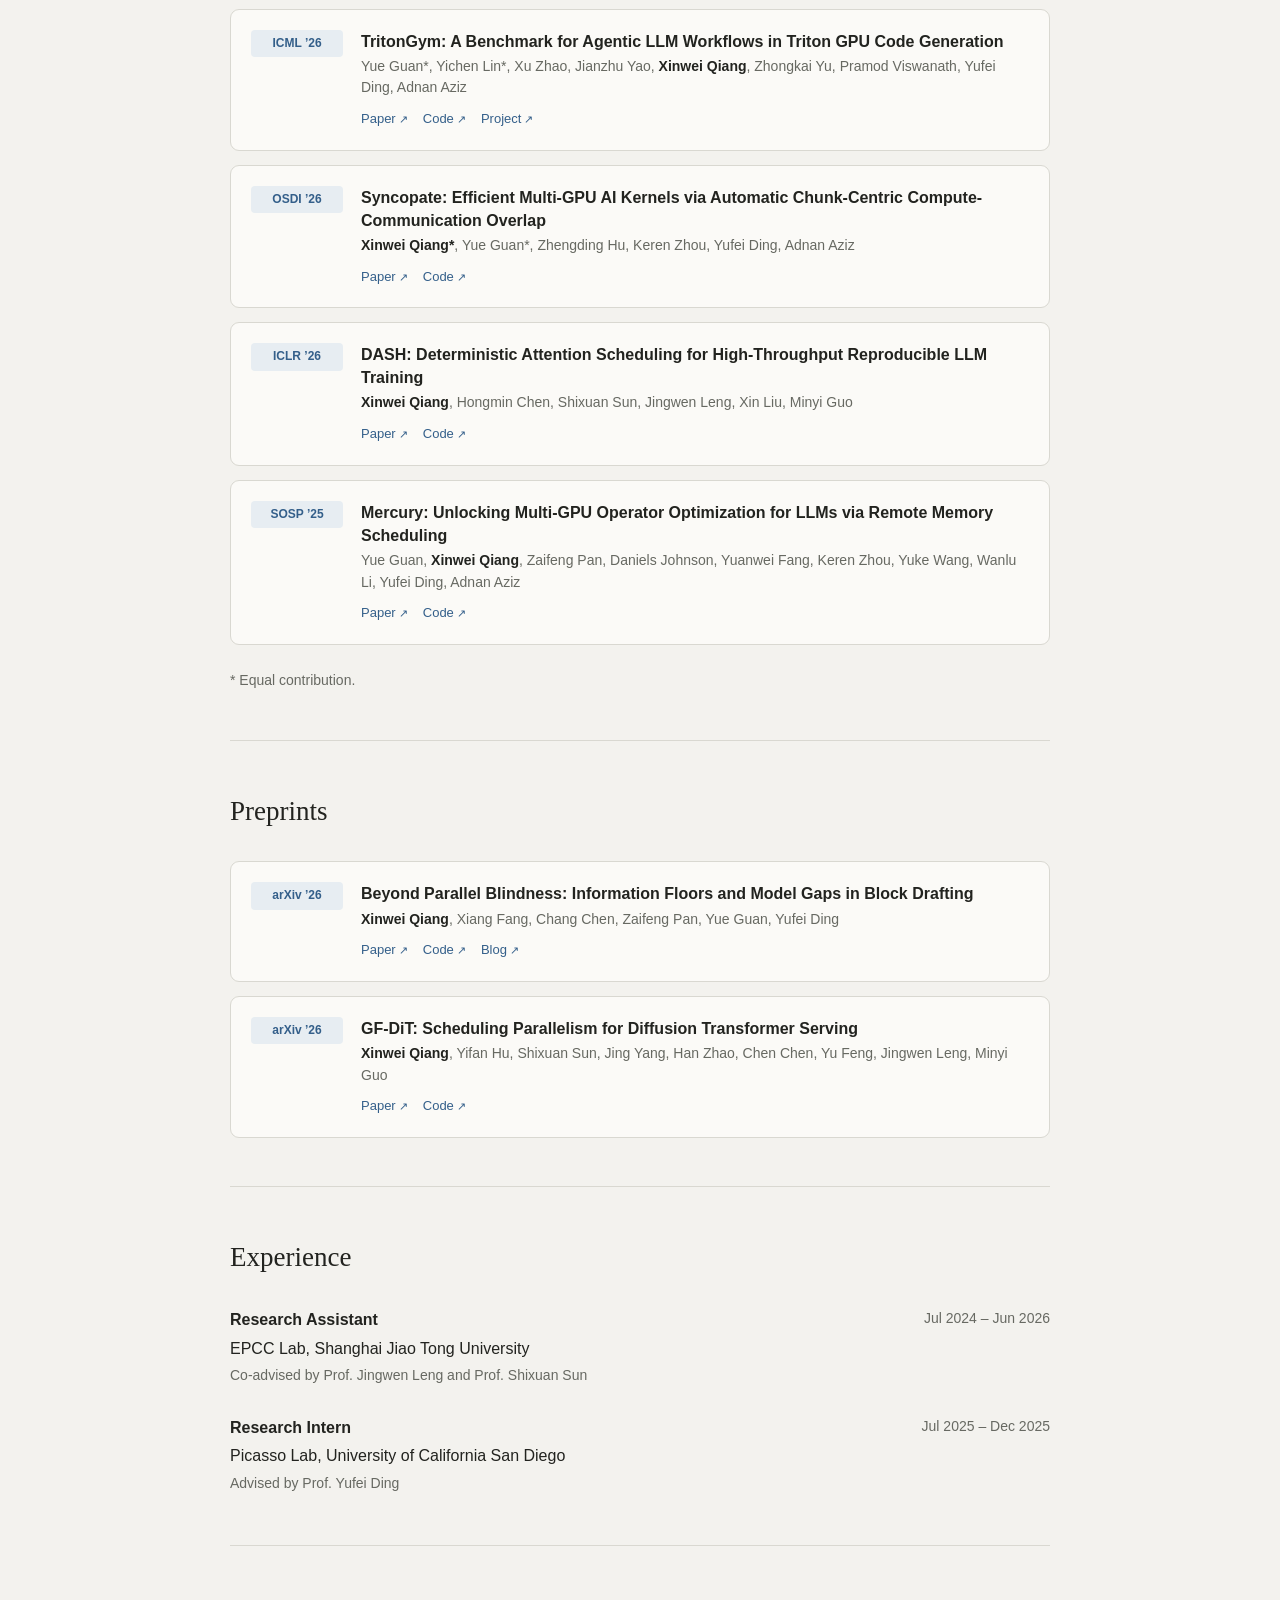
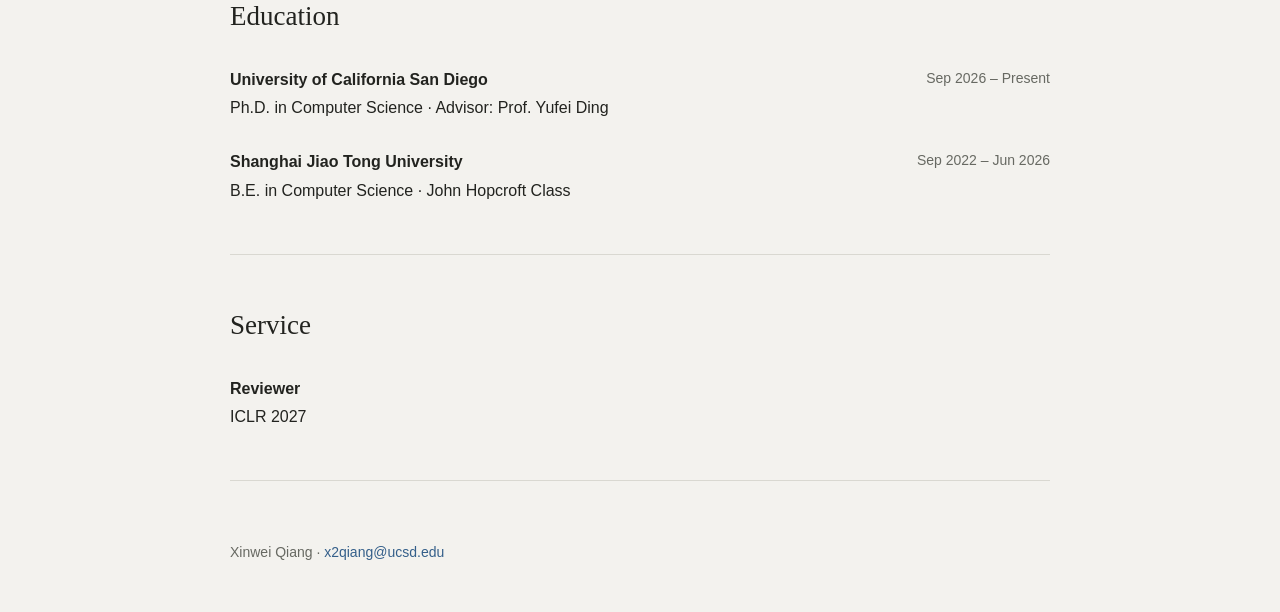
==== commit 574f7f07: "Link the AsymHP NeurIPS poster page Co-Authored-By: Claude Opus 5.5 <noreply@anthropic.com>" ====
--- a/index.html
+++ b/index.html
@@ -86,6 +86,7 @@
               <p><strong>Xinwei Qiang*</strong>, Yue Guan*, Ruihan Zhu, Mihir Jagtap, Zaifeng Pan, Zhongkai Yu, Chang Chen, Zhengding Hu, Yufei Ding, Adnan Aziz</p>
               <div class="paper-links">
                 <a href="https://openreview.net/forum?id=XyeAckrYOC">Paper</a>
+                <a href="https://neurips.cc/virtual/2026/loc/atlanta/poster/151792">Poster</a>
               </div>
             </div>
           </li>
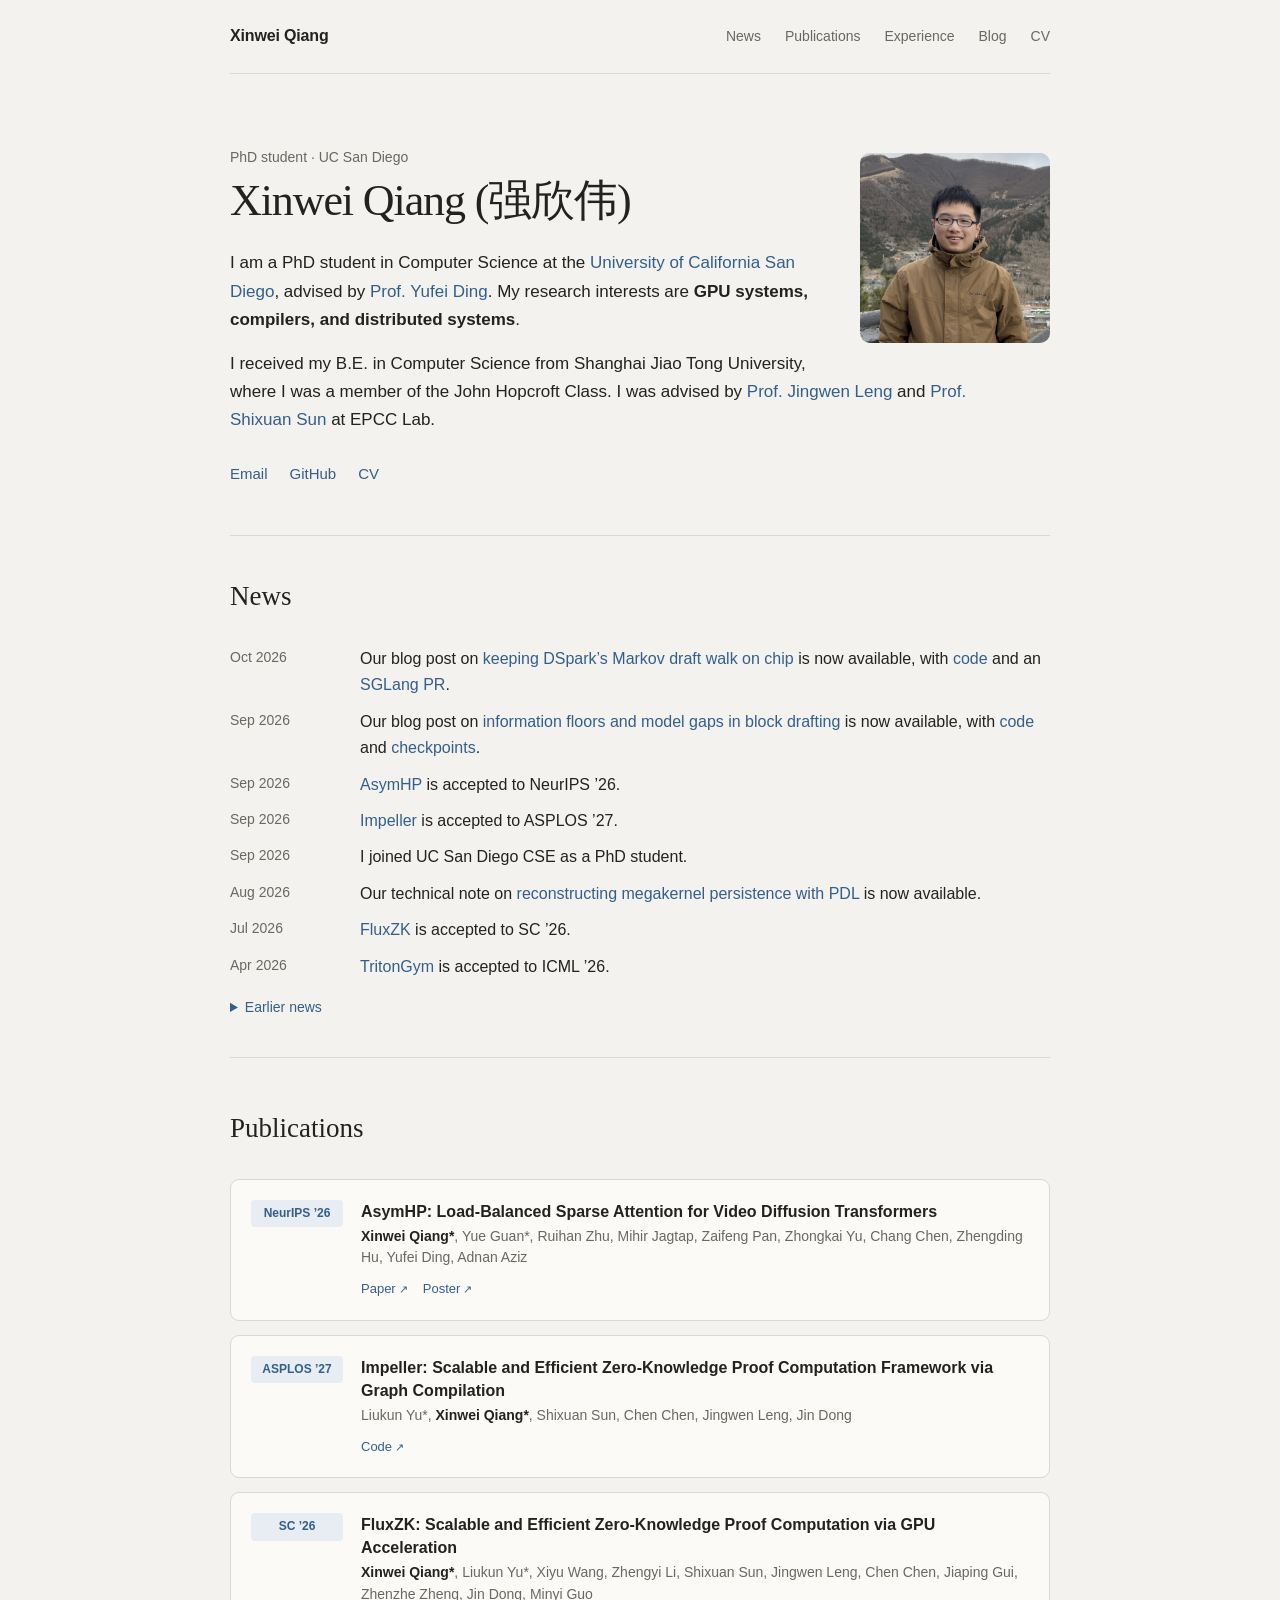
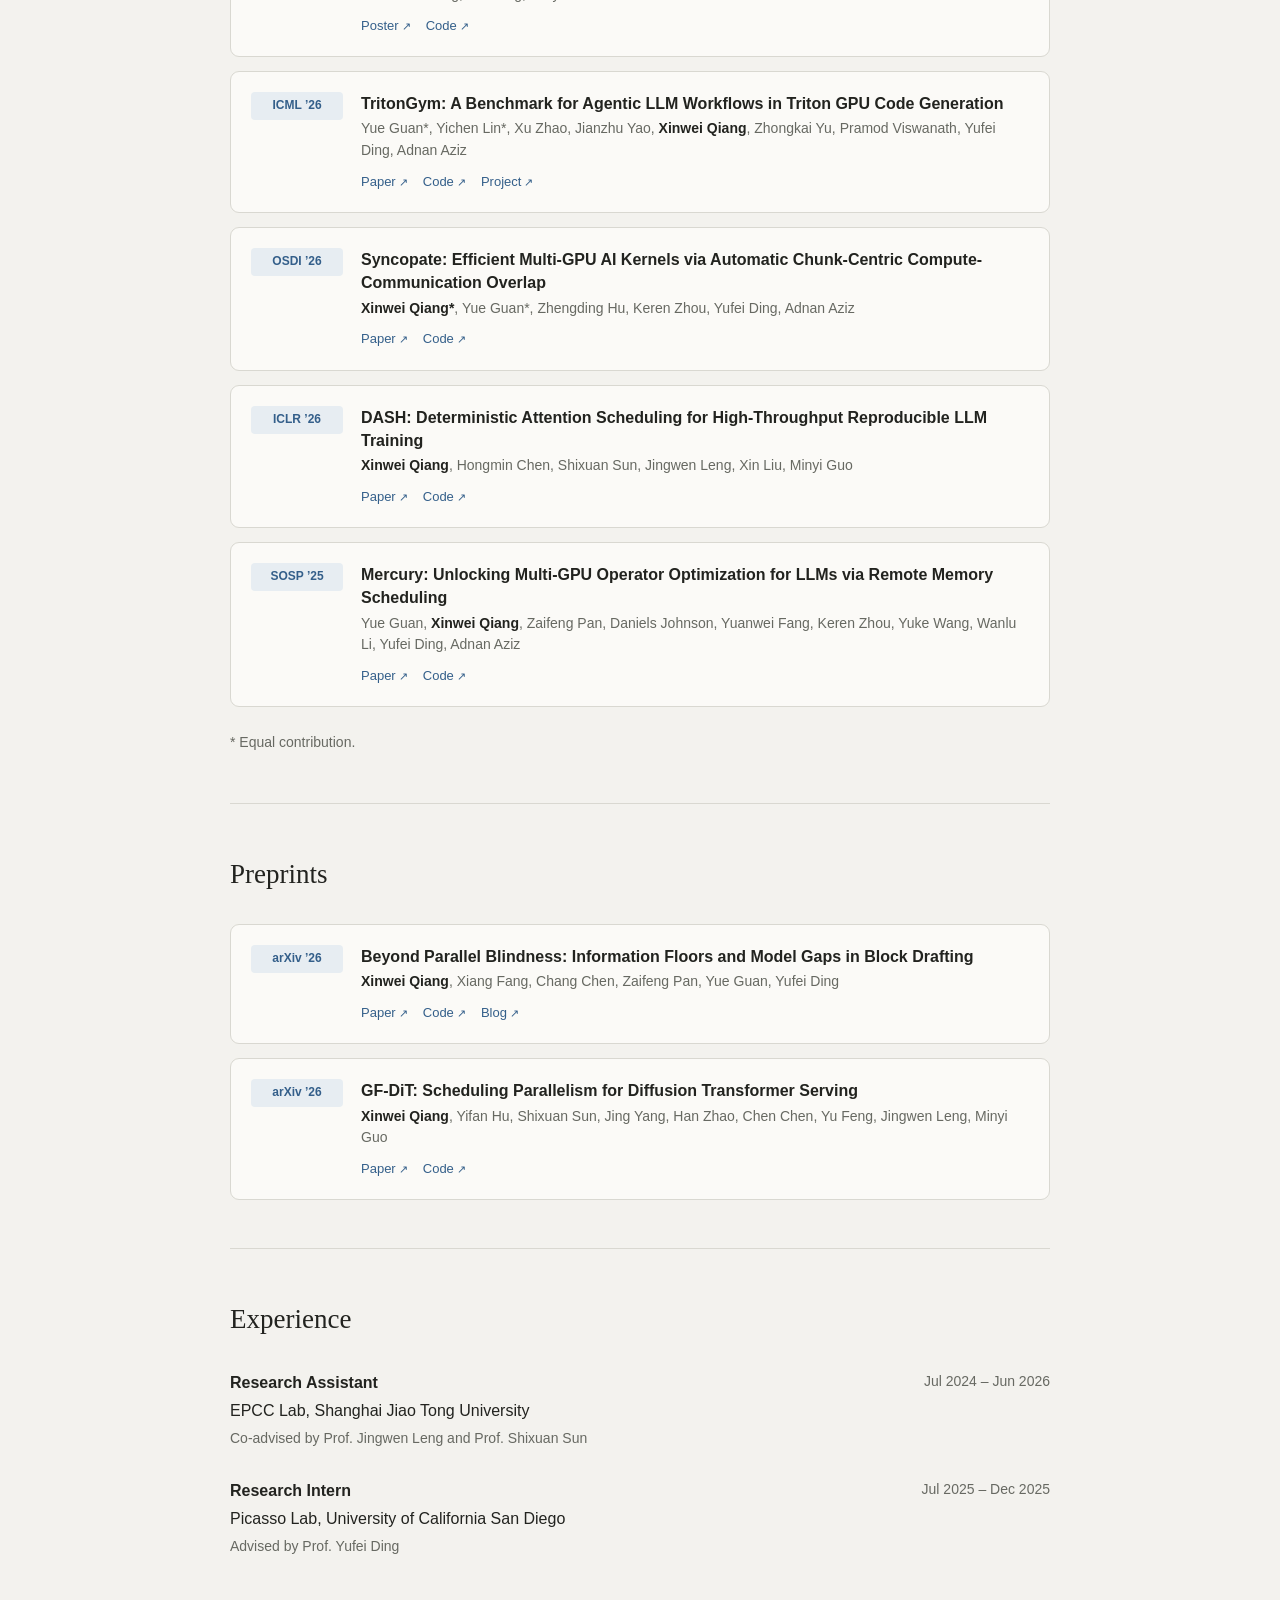
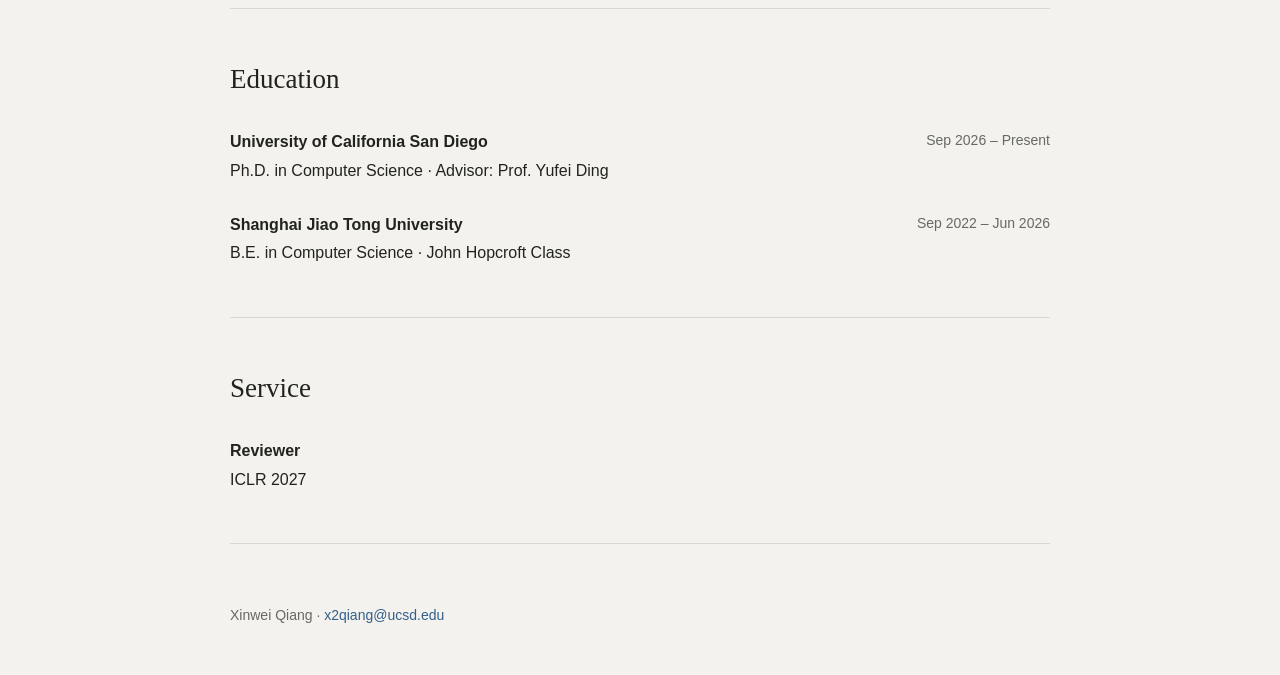
==== commit b58a8bbb: "Add the blog post on keeping DSpark's Markov draft walk on chip The post covers the persistent int8 " ====
--- a/index.html
+++ b/index.html
@@ -57,6 +57,7 @@
       <section id="news" class="news-section">
         <h2>News</h2>
         <ul class="news-list">
+          <li><time>Oct 2026</time><span>Our blog post on <a href="blog/markov-walk-on-chip/">keeping DSpark’s Markov draft walk on chip</a> is now available, with <a href="https://github.com/tie-pilot-qxw/dspark-markov-walk">code</a> and an <a href="https://github.com/sgl-project/sglang/pull/42855">SGLang PR</a>.</span></li>
           <li><time>Sep 2026</time><span>Our blog post on <a href="blog/beyond-parallel-blindness/">information floors and model gaps in block drafting</a> is now available, with <a href="https://github.com/tie-pilot-qxw/specfloor">code</a> and <a href="https://huggingface.co/TIE-Pilot/dspark-attnconv-block7-qwen3-4b">checkpoints</a>.</span></li>
           <li><time>Sep 2026</time><span><a href="#asymhp">AsymHP</a> is accepted to NeurIPS ’26.</span></li>
           <li><time>Sep 2026</time><span><a href="#impeller">Impeller</a> is accepted to ASPLOS ’27.</span></li>
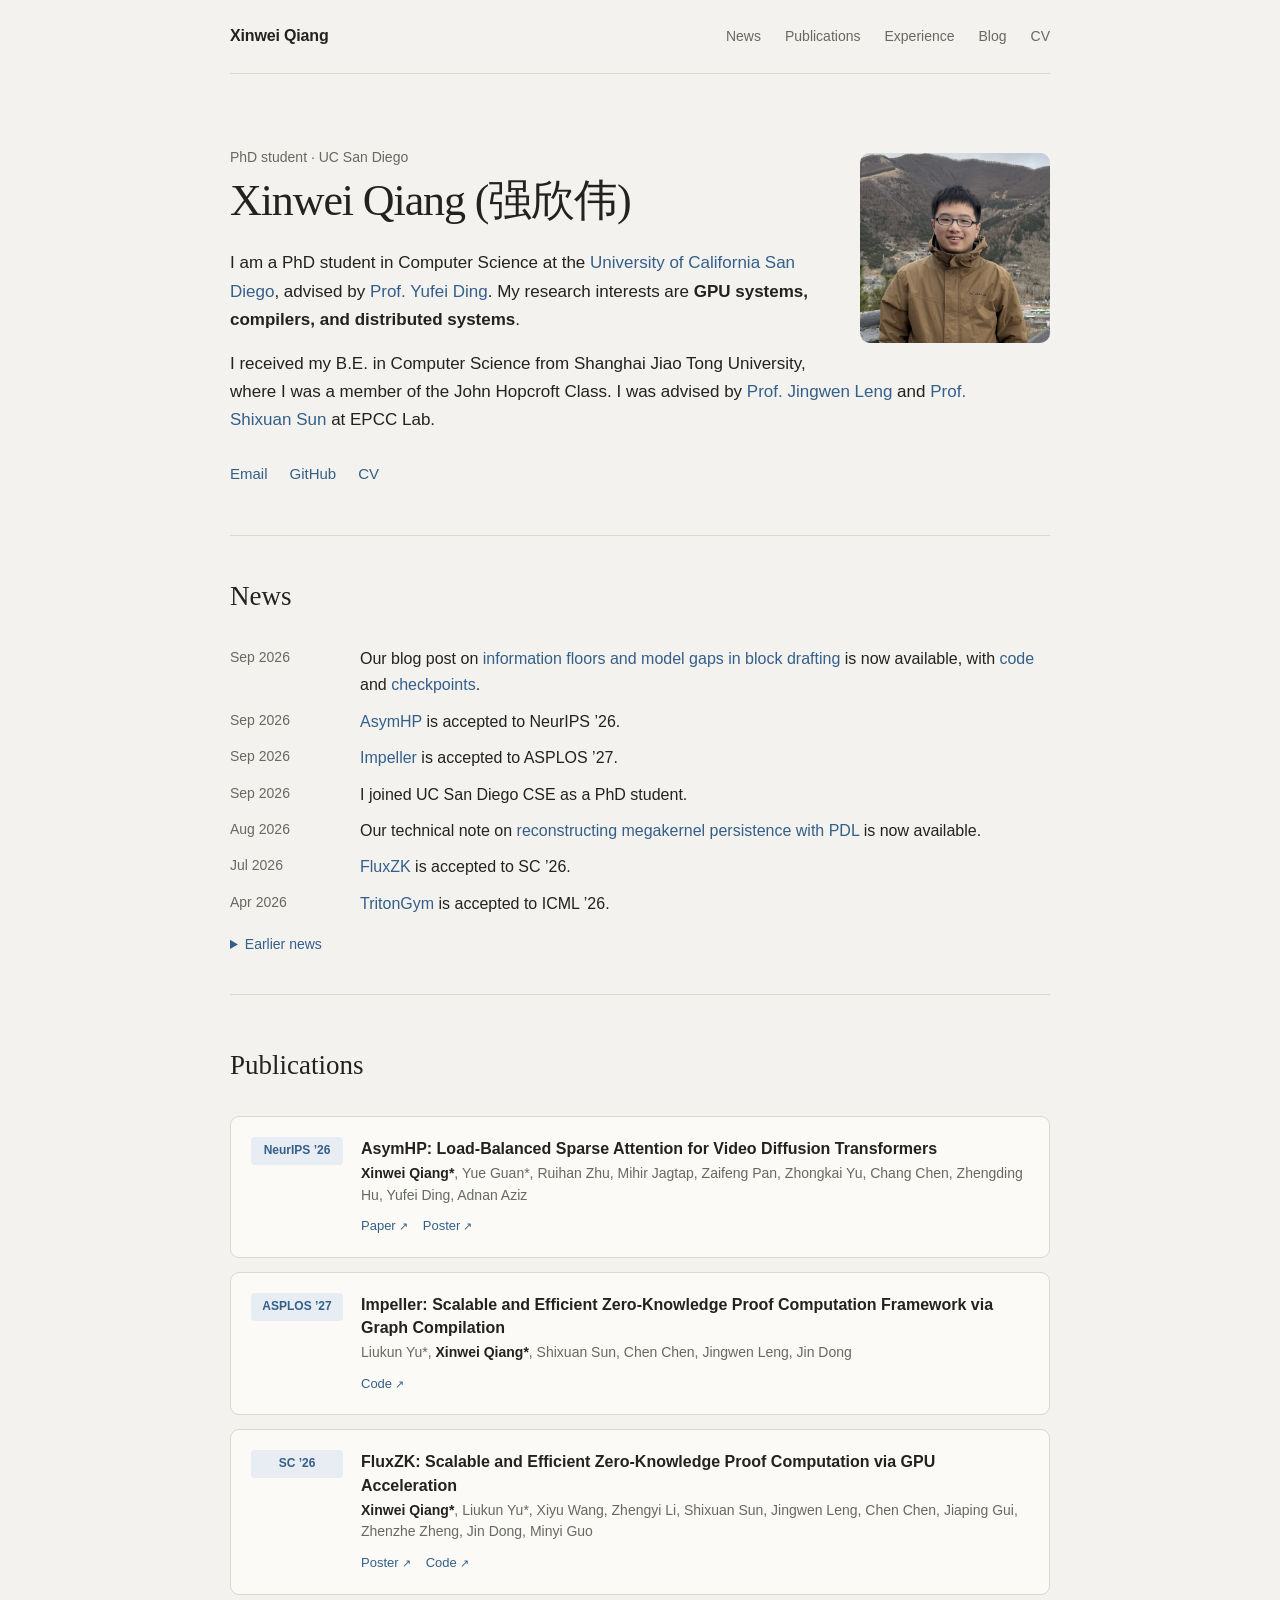
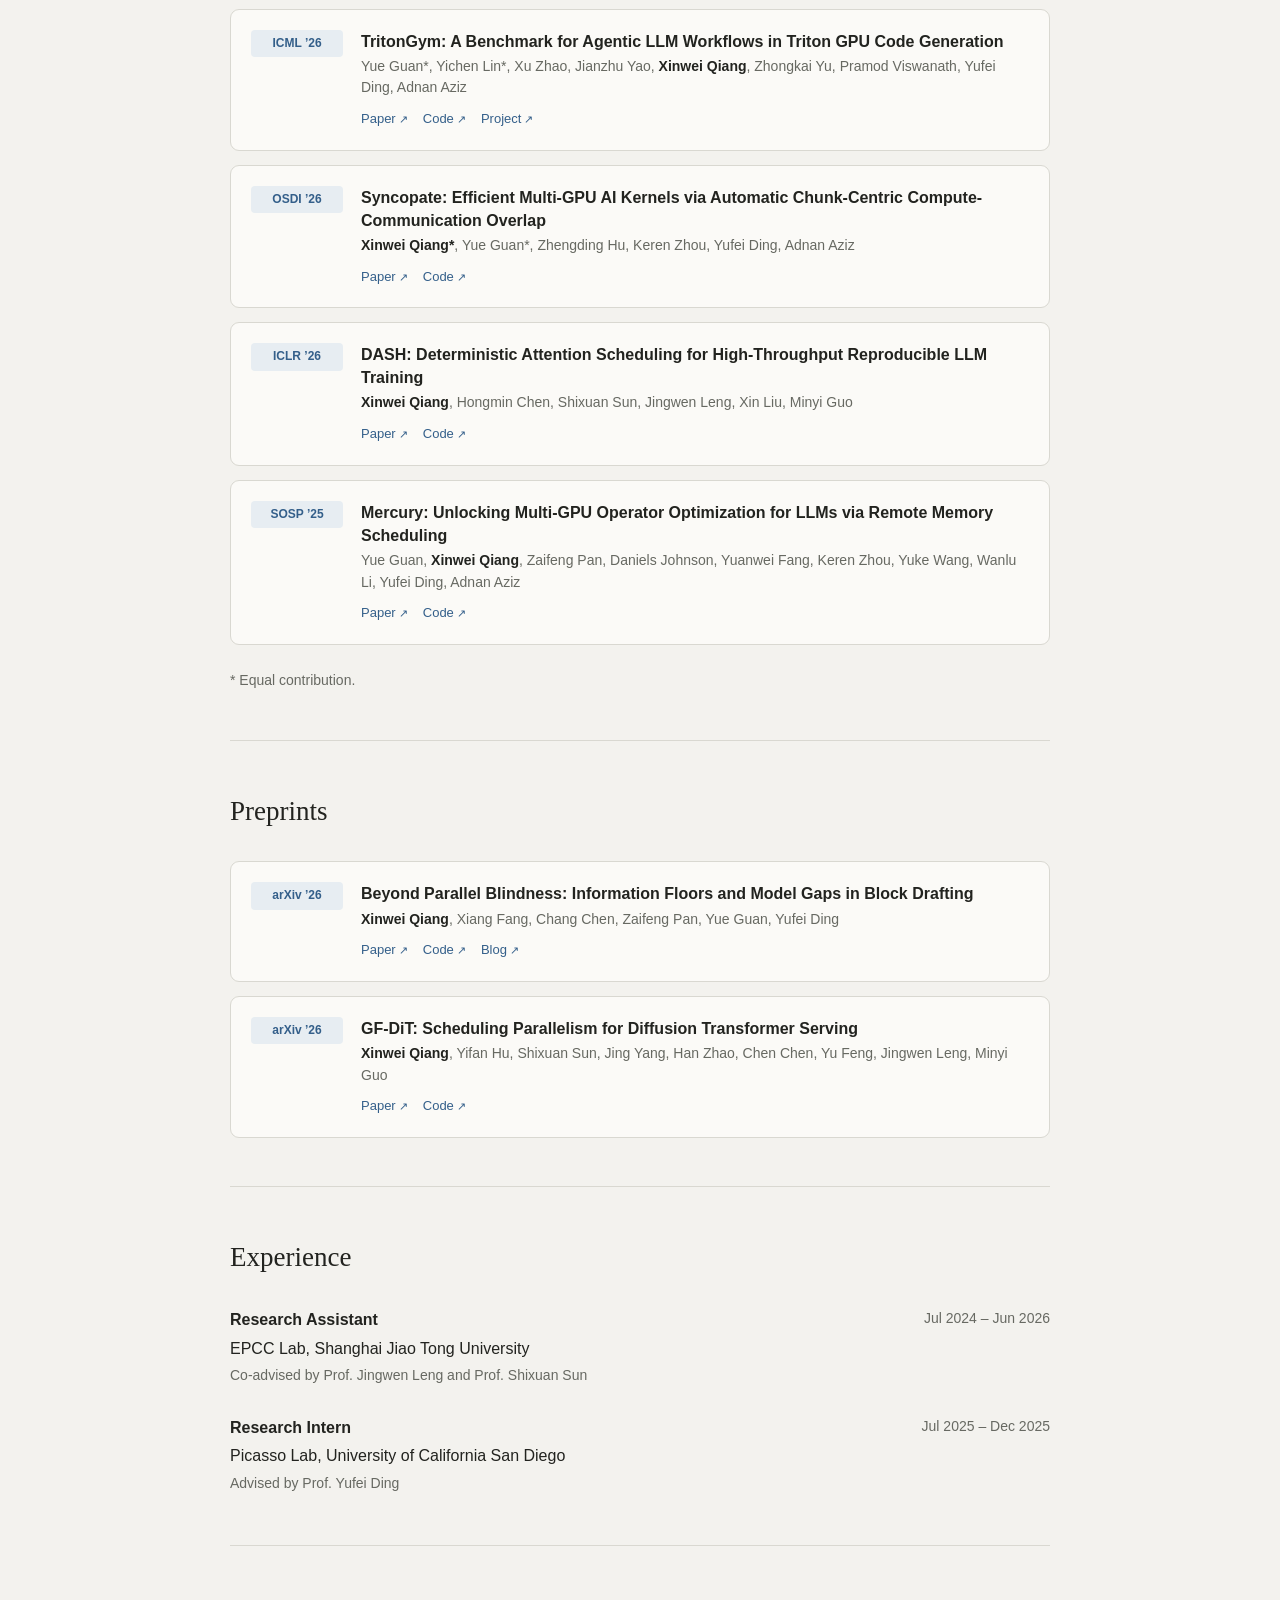
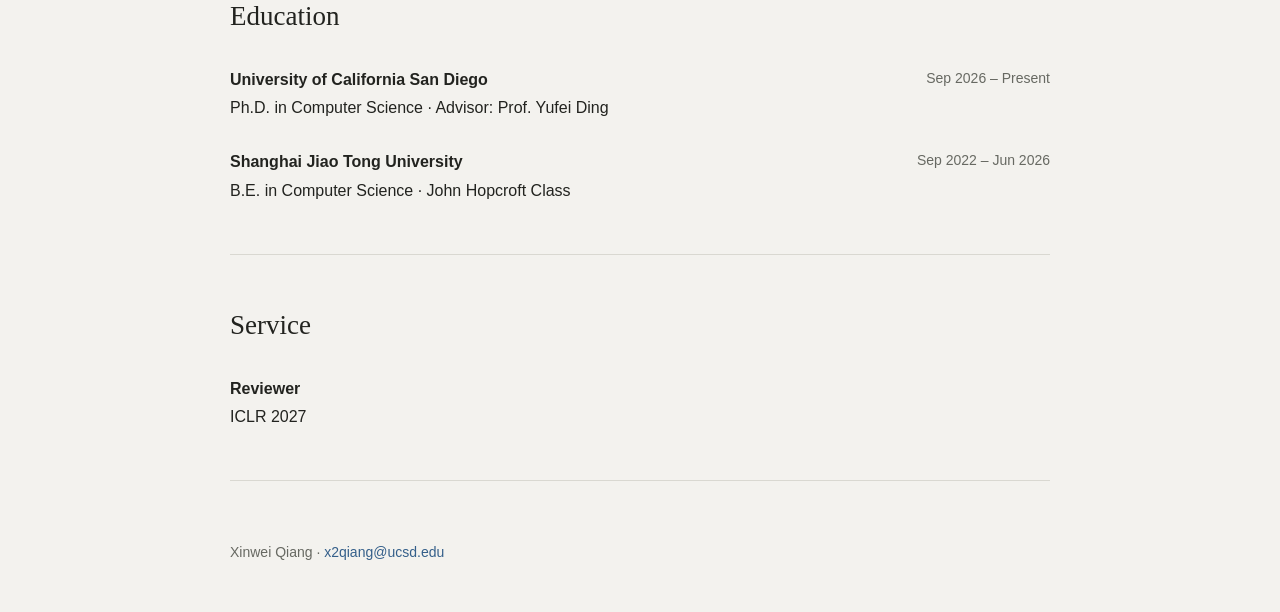
==== commit 26be926e: "Take down the Markov draft-walk blog post until it is reviewed This reverts commit b58a8bb.  Co-Auth" ====
--- a/index.html
+++ b/index.html
@@ -57,7 +57,6 @@
       <section id="news" class="news-section">
         <h2>News</h2>
         <ul class="news-list">
-          <li><time>Oct 2026</time><span>Our blog post on <a href="blog/markov-walk-on-chip/">keeping DSpark’s Markov draft walk on chip</a> is now available, with <a href="https://github.com/tie-pilot-qxw/dspark-markov-walk">code</a> and an <a href="https://github.com/sgl-project/sglang/pull/42855">SGLang PR</a>.</span></li>
           <li><time>Sep 2026</time><span>Our blog post on <a href="blog/beyond-parallel-blindness/">information floors and model gaps in block drafting</a> is now available, with <a href="https://github.com/tie-pilot-qxw/specfloor">code</a> and <a href="https://huggingface.co/TIE-Pilot/dspark-attnconv-block7-qwen3-4b">checkpoints</a>.</span></li>
           <li><time>Sep 2026</time><span><a href="#asymhp">AsymHP</a> is accepted to NeurIPS ’26.</span></li>
           <li><time>Sep 2026</time><span><a href="#impeller">Impeller</a> is accepted to ASPLOS ’27.</span></li>
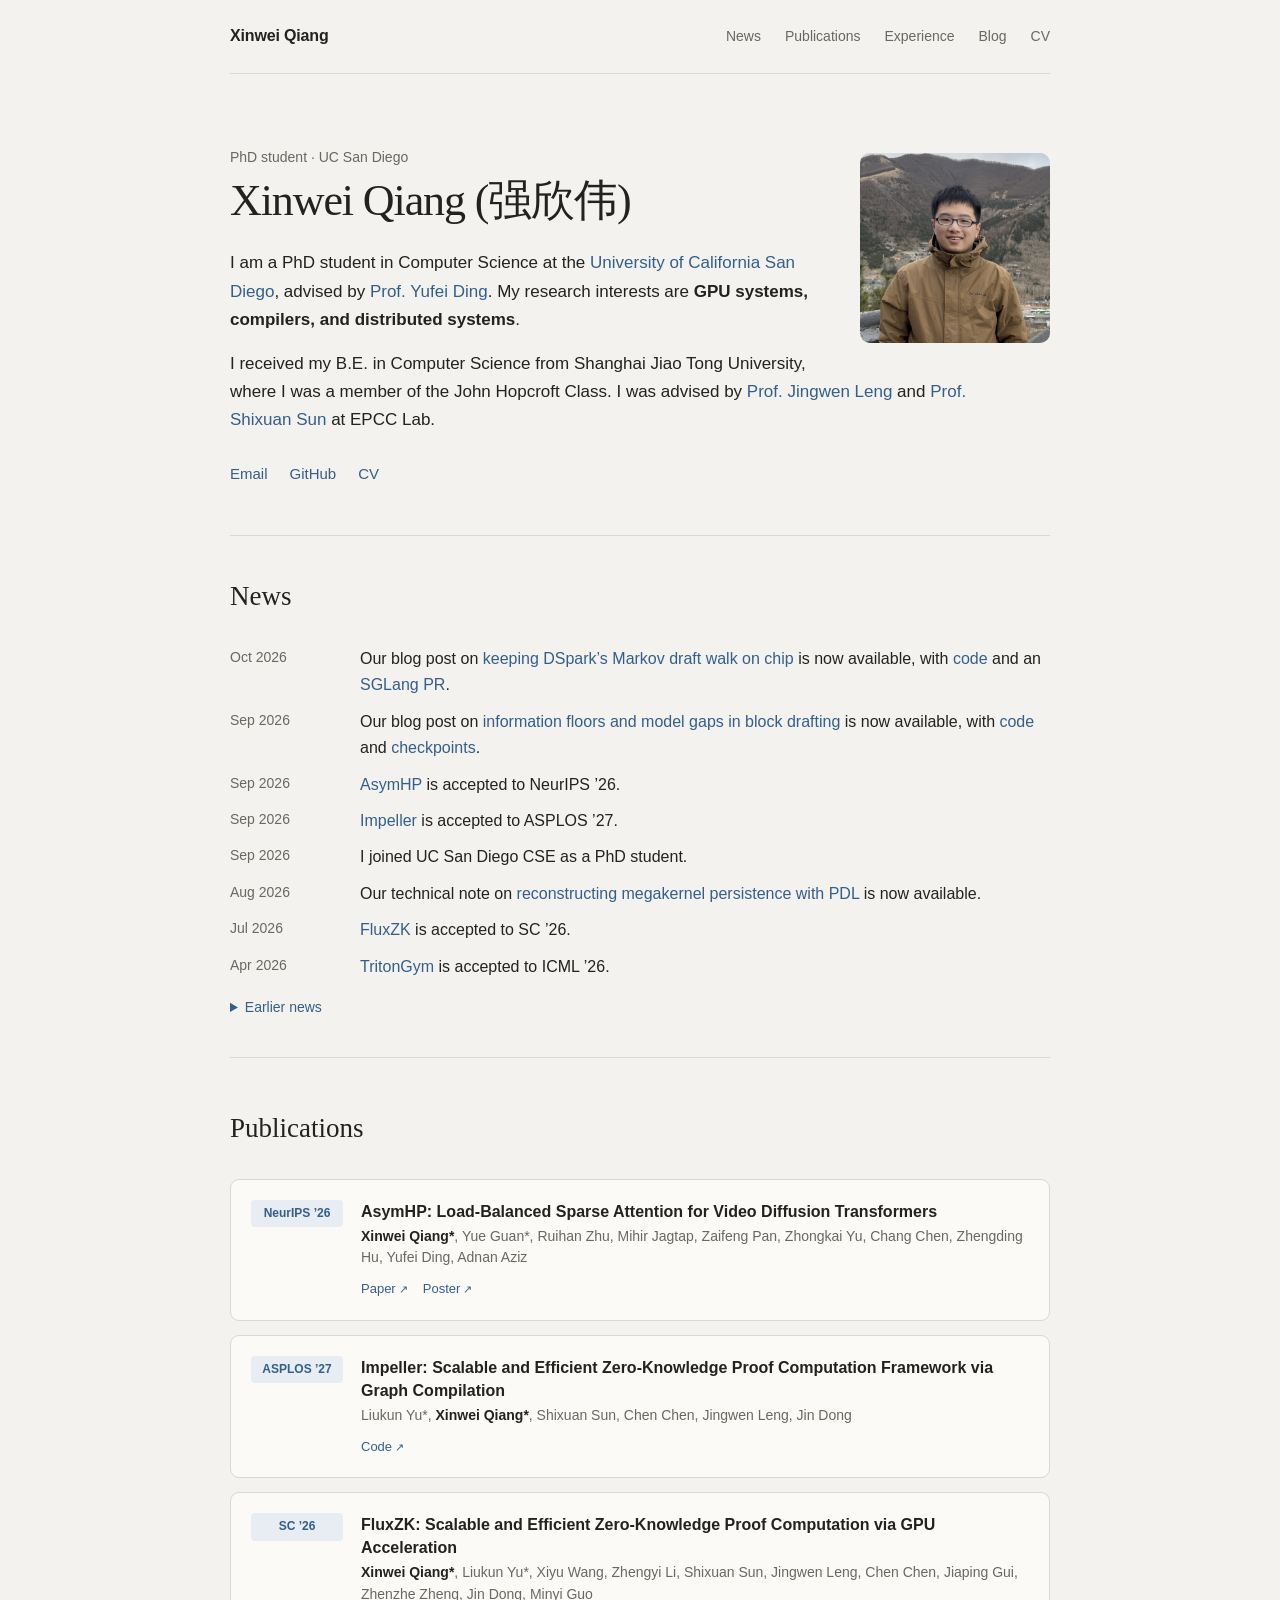
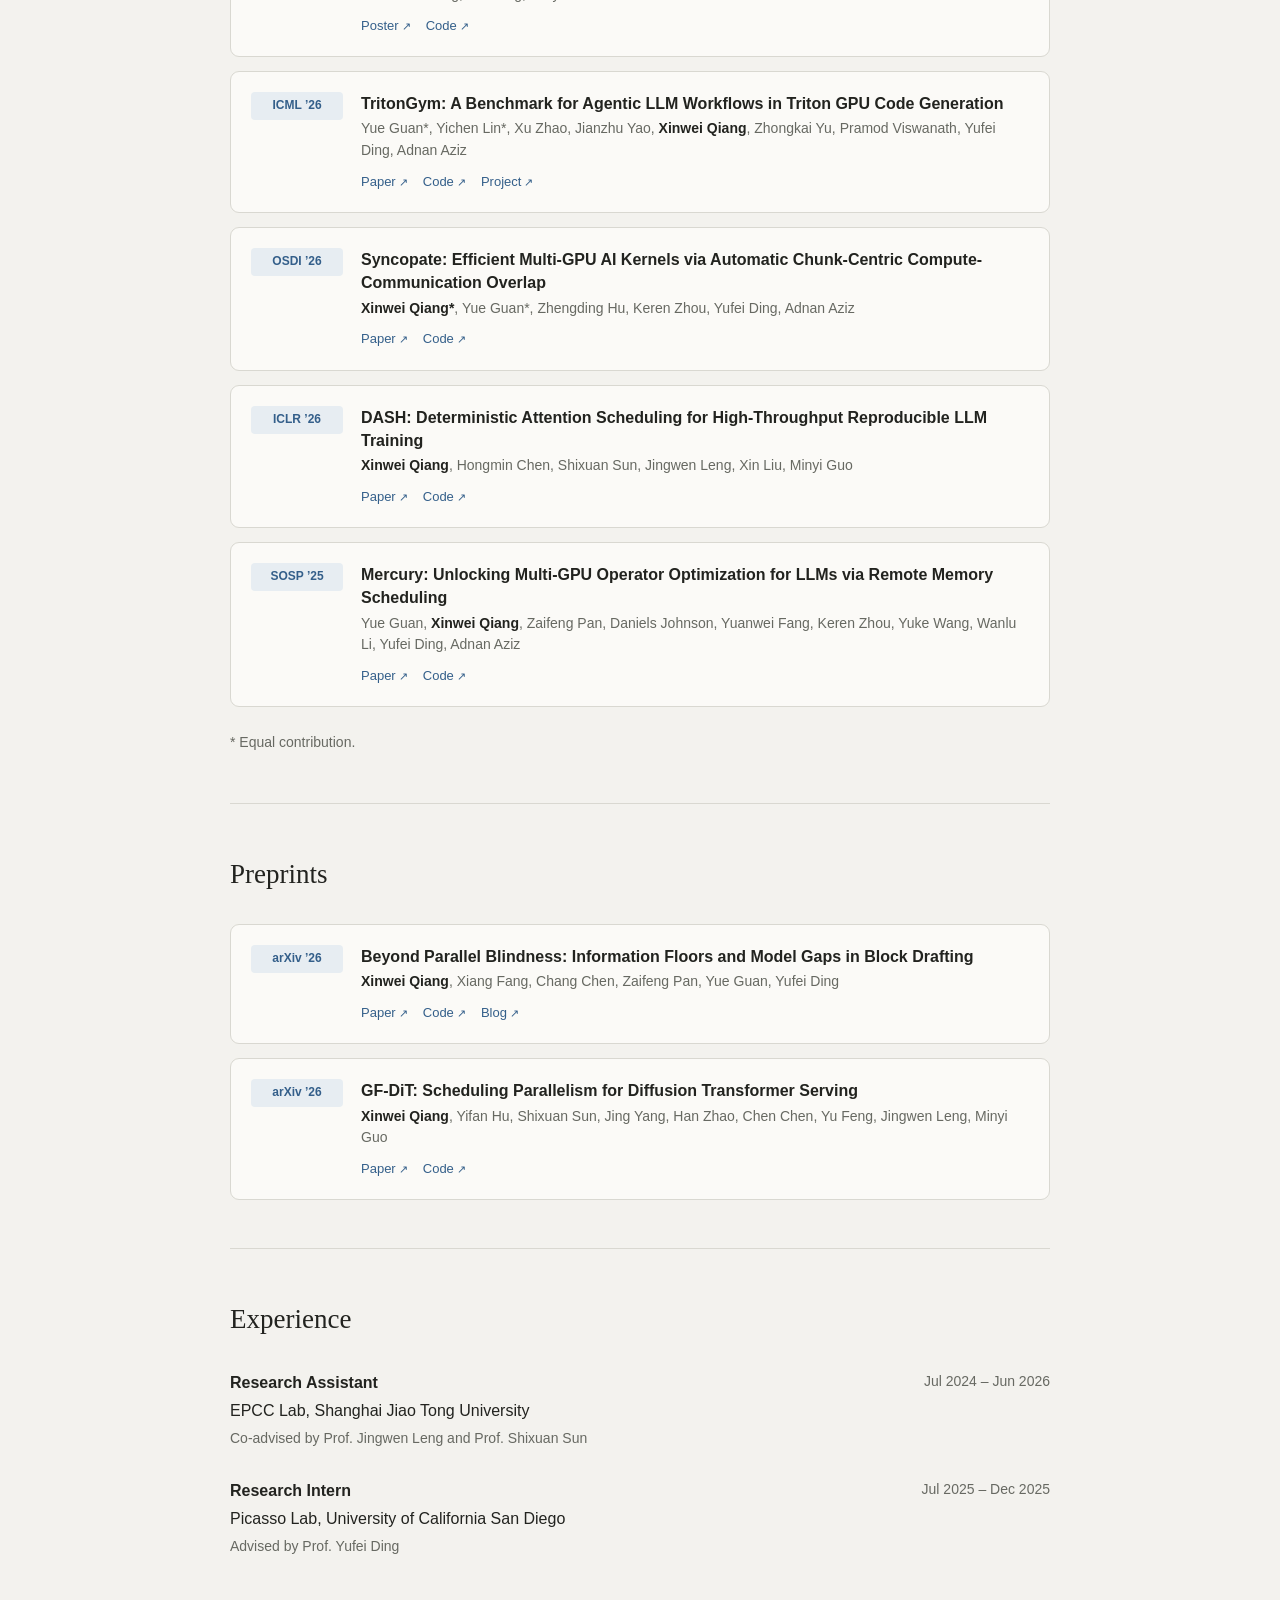
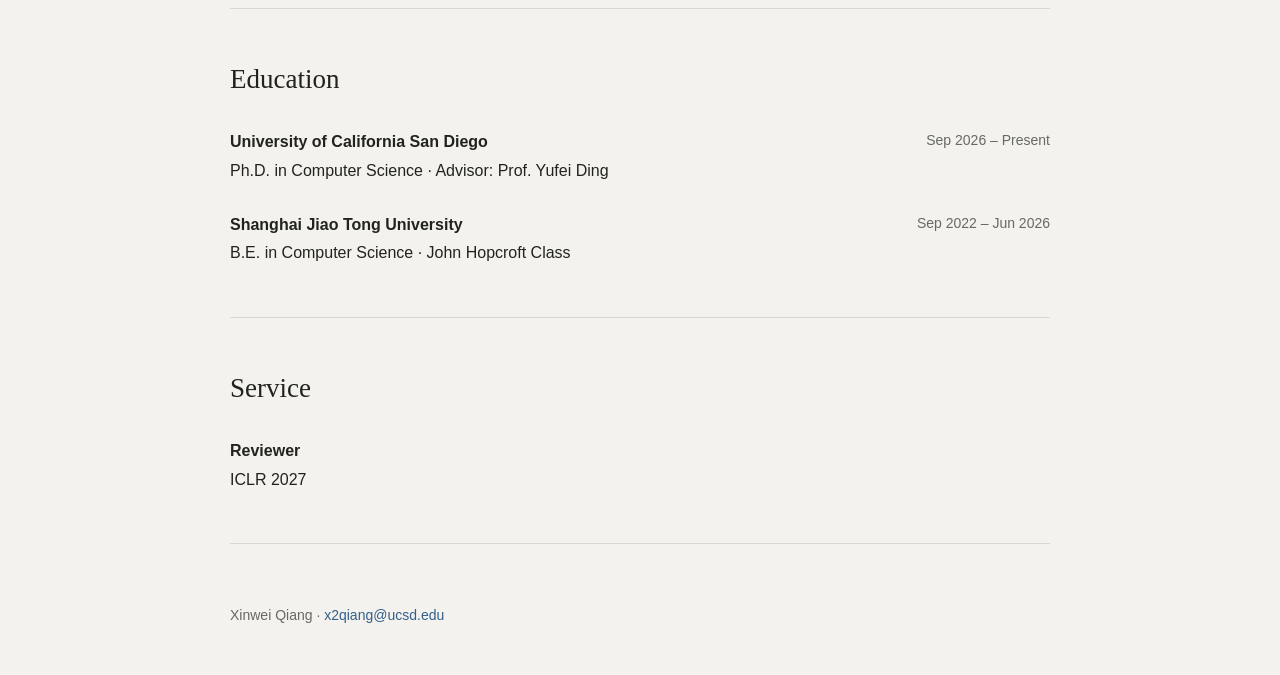
==== commit 42057f9c: "Add the blog post on keeping DSpark's Markov draft walk on chip The post covers the persistent int8 " ====
--- a/index.html
+++ b/index.html
@@ -57,6 +57,7 @@
       <section id="news" class="news-section">
         <h2>News</h2>
         <ul class="news-list">
+          <li><time>Oct 2026</time><span>Our blog post on <a href="blog/markov-walk-on-chip/">keeping DSpark’s Markov draft walk on chip</a> is now available, with <a href="https://github.com/tie-pilot-qxw/dspark-markov-walk">code</a> and an <a href="https://github.com/sgl-project/sglang/pull/42855">SGLang PR</a>.</span></li>
           <li><time>Sep 2026</time><span>Our blog post on <a href="blog/beyond-parallel-blindness/">information floors and model gaps in block drafting</a> is now available, with <a href="https://github.com/tie-pilot-qxw/specfloor">code</a> and <a href="https://huggingface.co/TIE-Pilot/dspark-attnconv-block7-qwen3-4b">checkpoints</a>.</span></li>
           <li><time>Sep 2026</time><span><a href="#asymhp">AsymHP</a> is accepted to NeurIPS ’26.</span></li>
           <li><time>Sep 2026</time><span><a href="#impeller">Impeller</a> is accepted to ASPLOS ’27.</span></li>
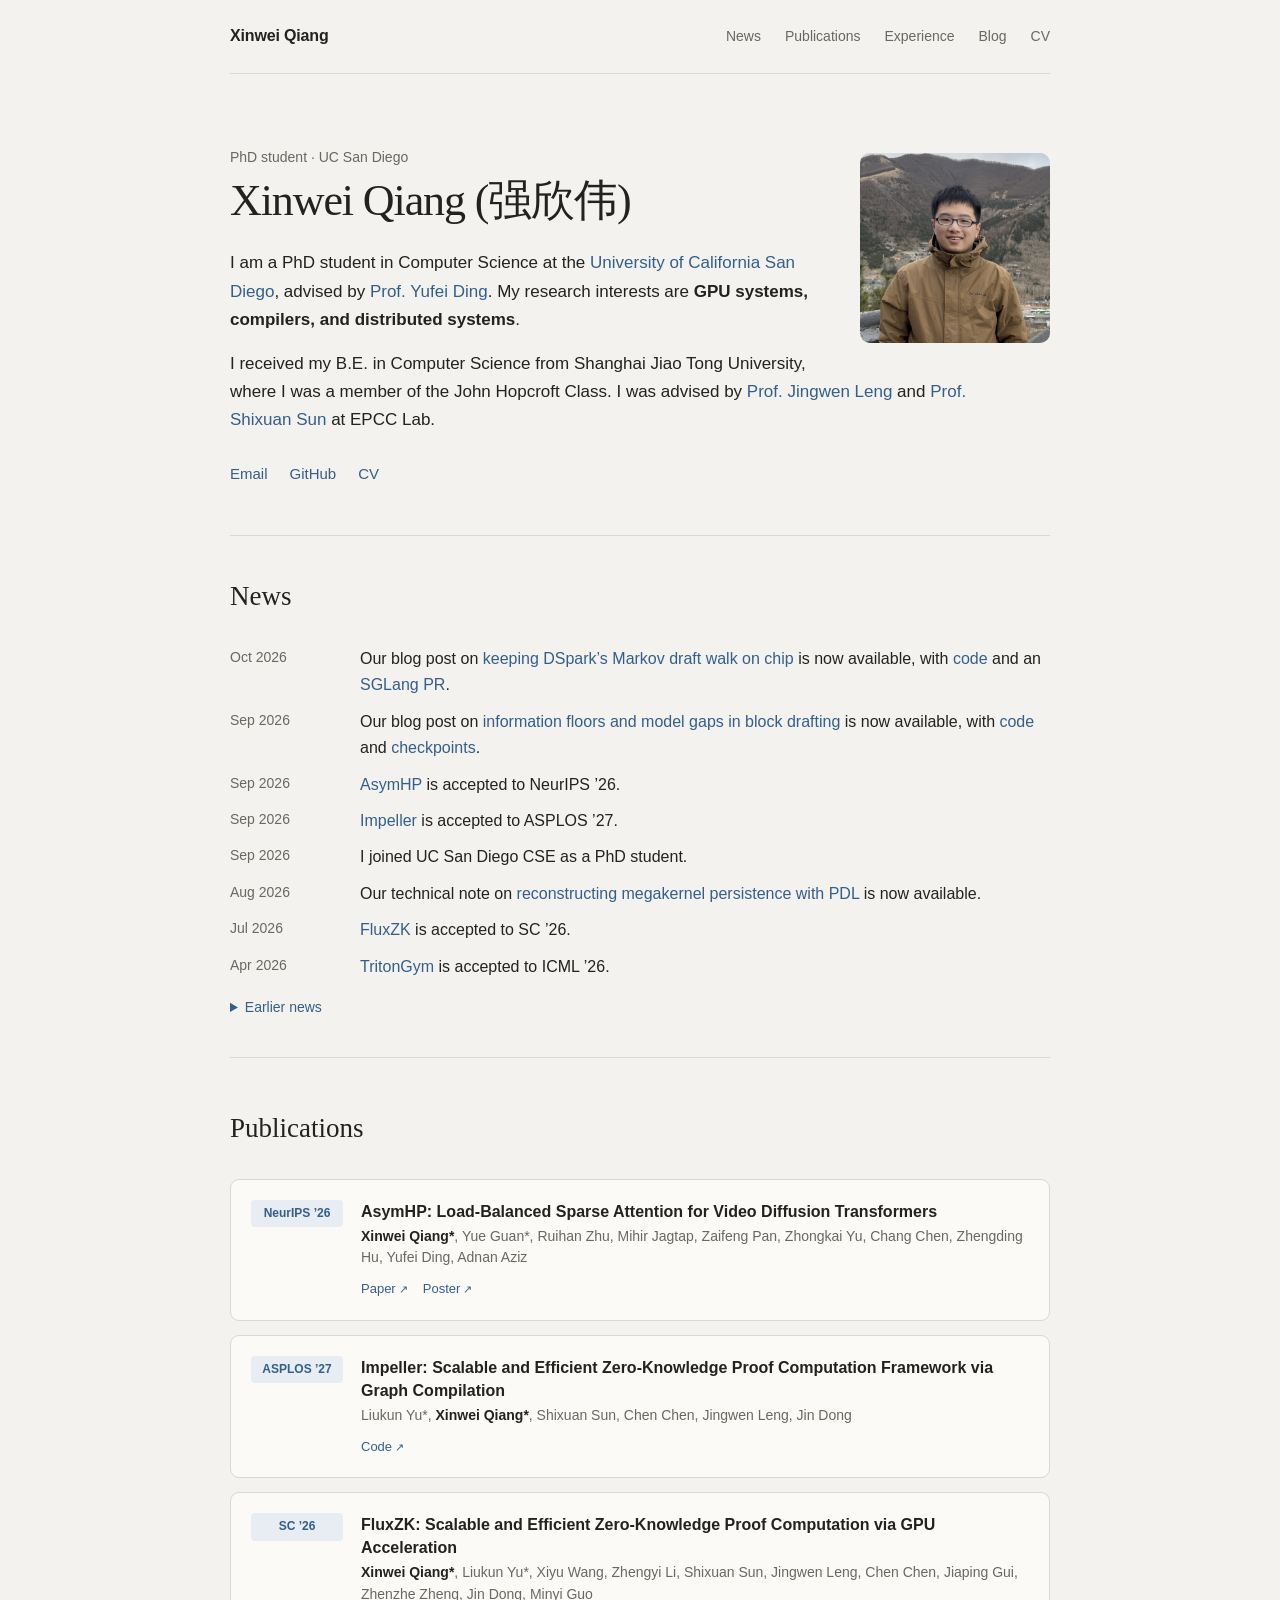
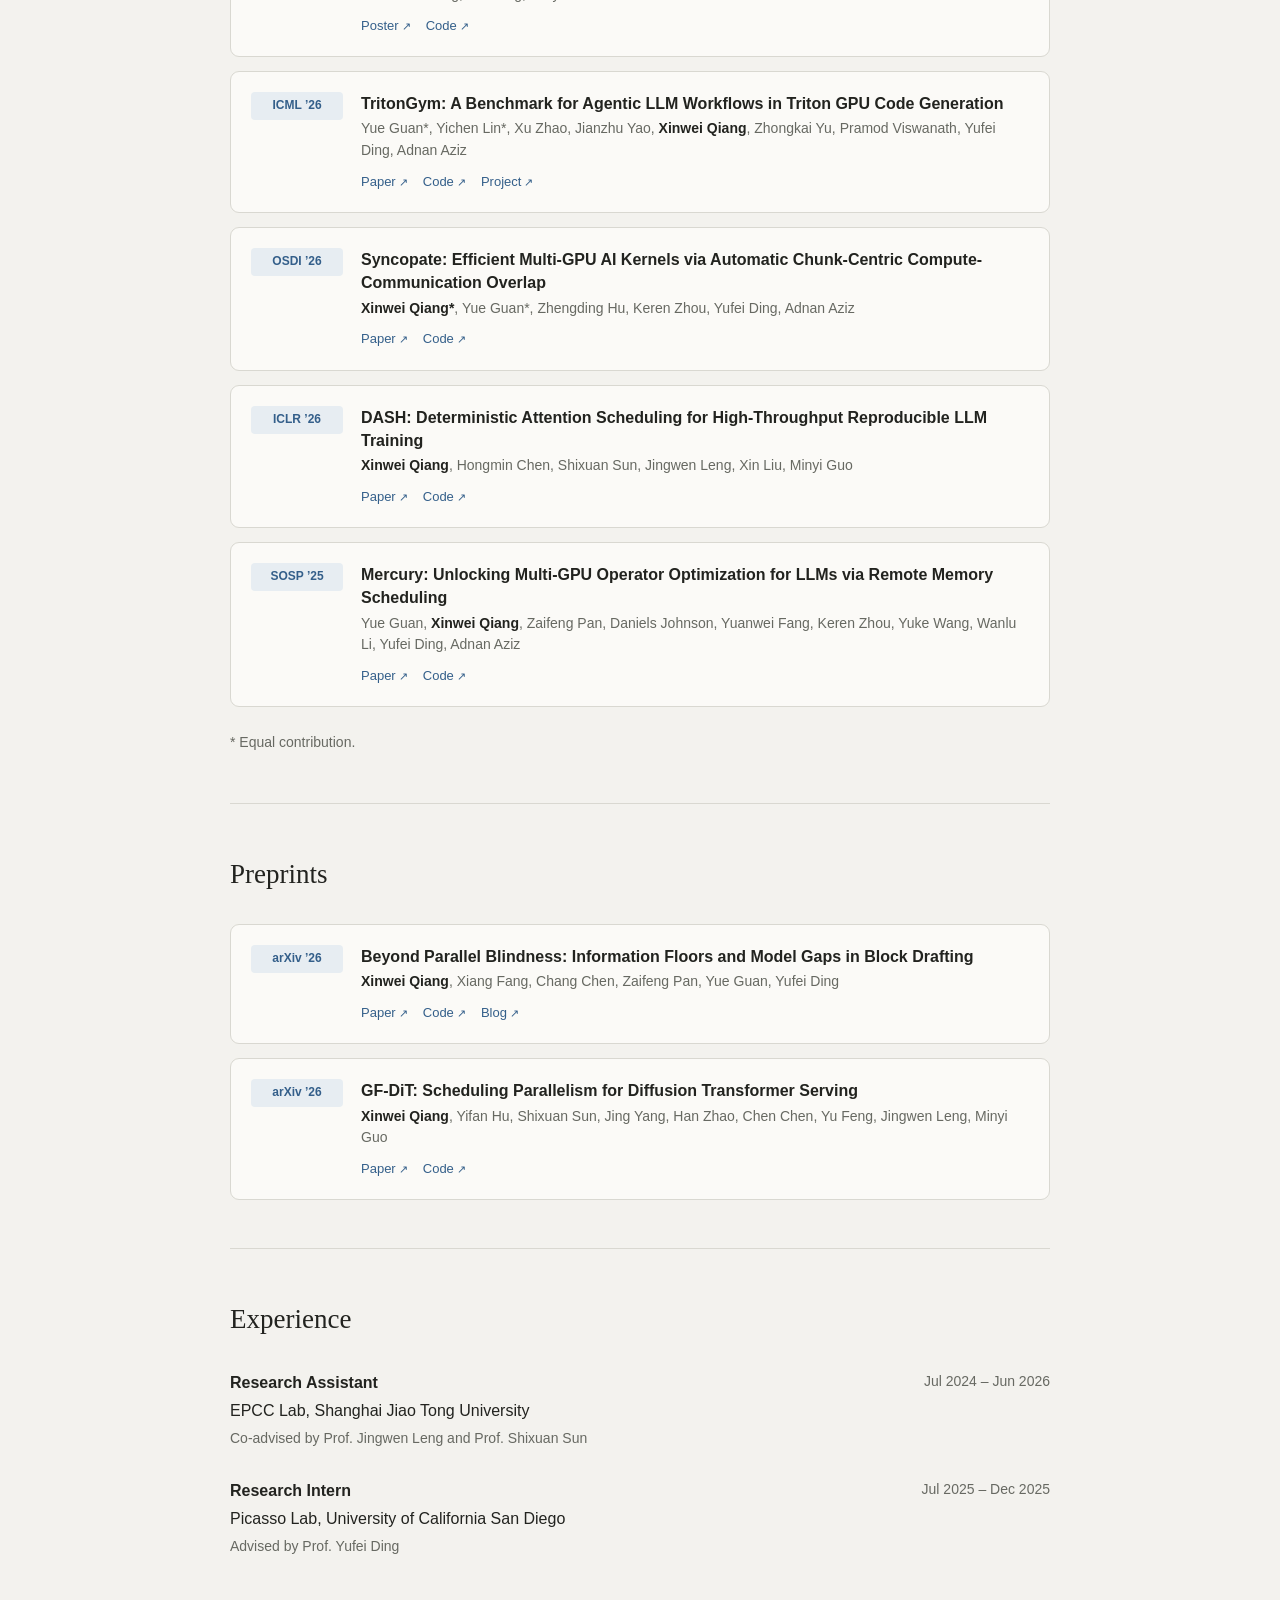
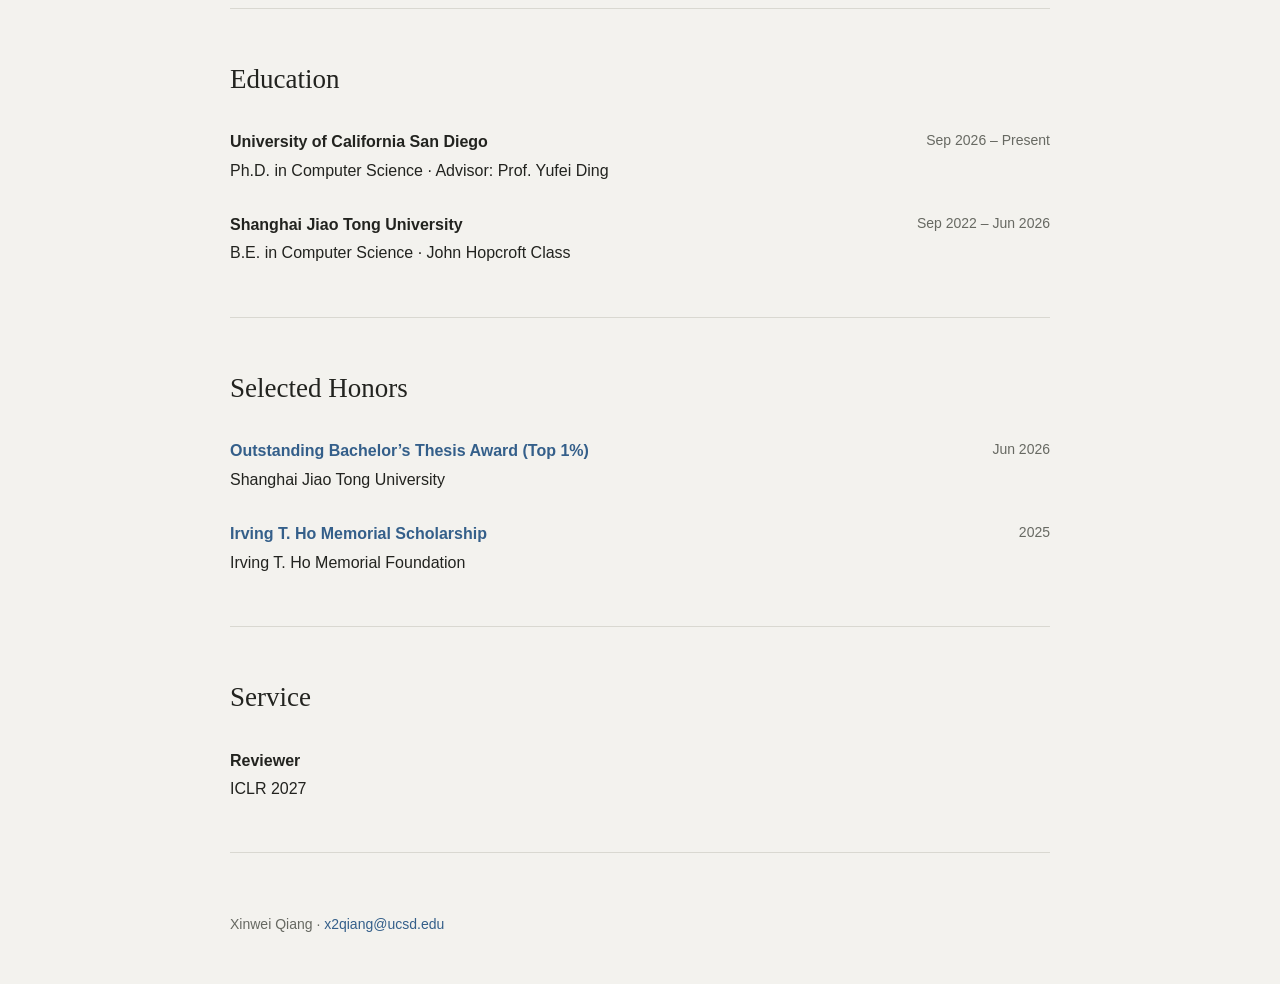
==== commit 6e4cc3d4: "Add selected honors to homepage" ====
--- a/index.html
+++ b/index.html
@@ -228,6 +228,24 @@
         </div>
       </section>
 
+      <section id="honors">
+        <h2>Selected Honors</h2>
+        <div class="entry">
+          <div>
+            <h3><a href="https://news.sjtu.edu.cn/jdyw/20260622/224022.html">Outstanding Bachelor’s Thesis Award (Top 1%)</a></h3>
+            <p>Shanghai Jiao Tong University</p>
+          </div>
+          <time datetime="2026-06">Jun 2026</time>
+        </div>
+        <div class="entry">
+          <div>
+            <h3><a href="https://irvingthofoundation.github.io/ho-fellows.htm">Irving T. Ho Memorial Scholarship</a></h3>
+            <p>Irving T. Ho Memorial Foundation</p>
+          </div>
+          <time datetime="2025">2025</time>
+        </div>
+      </section>
+
       <section id="service">
         <h2>Service</h2>
         <div class="entry">
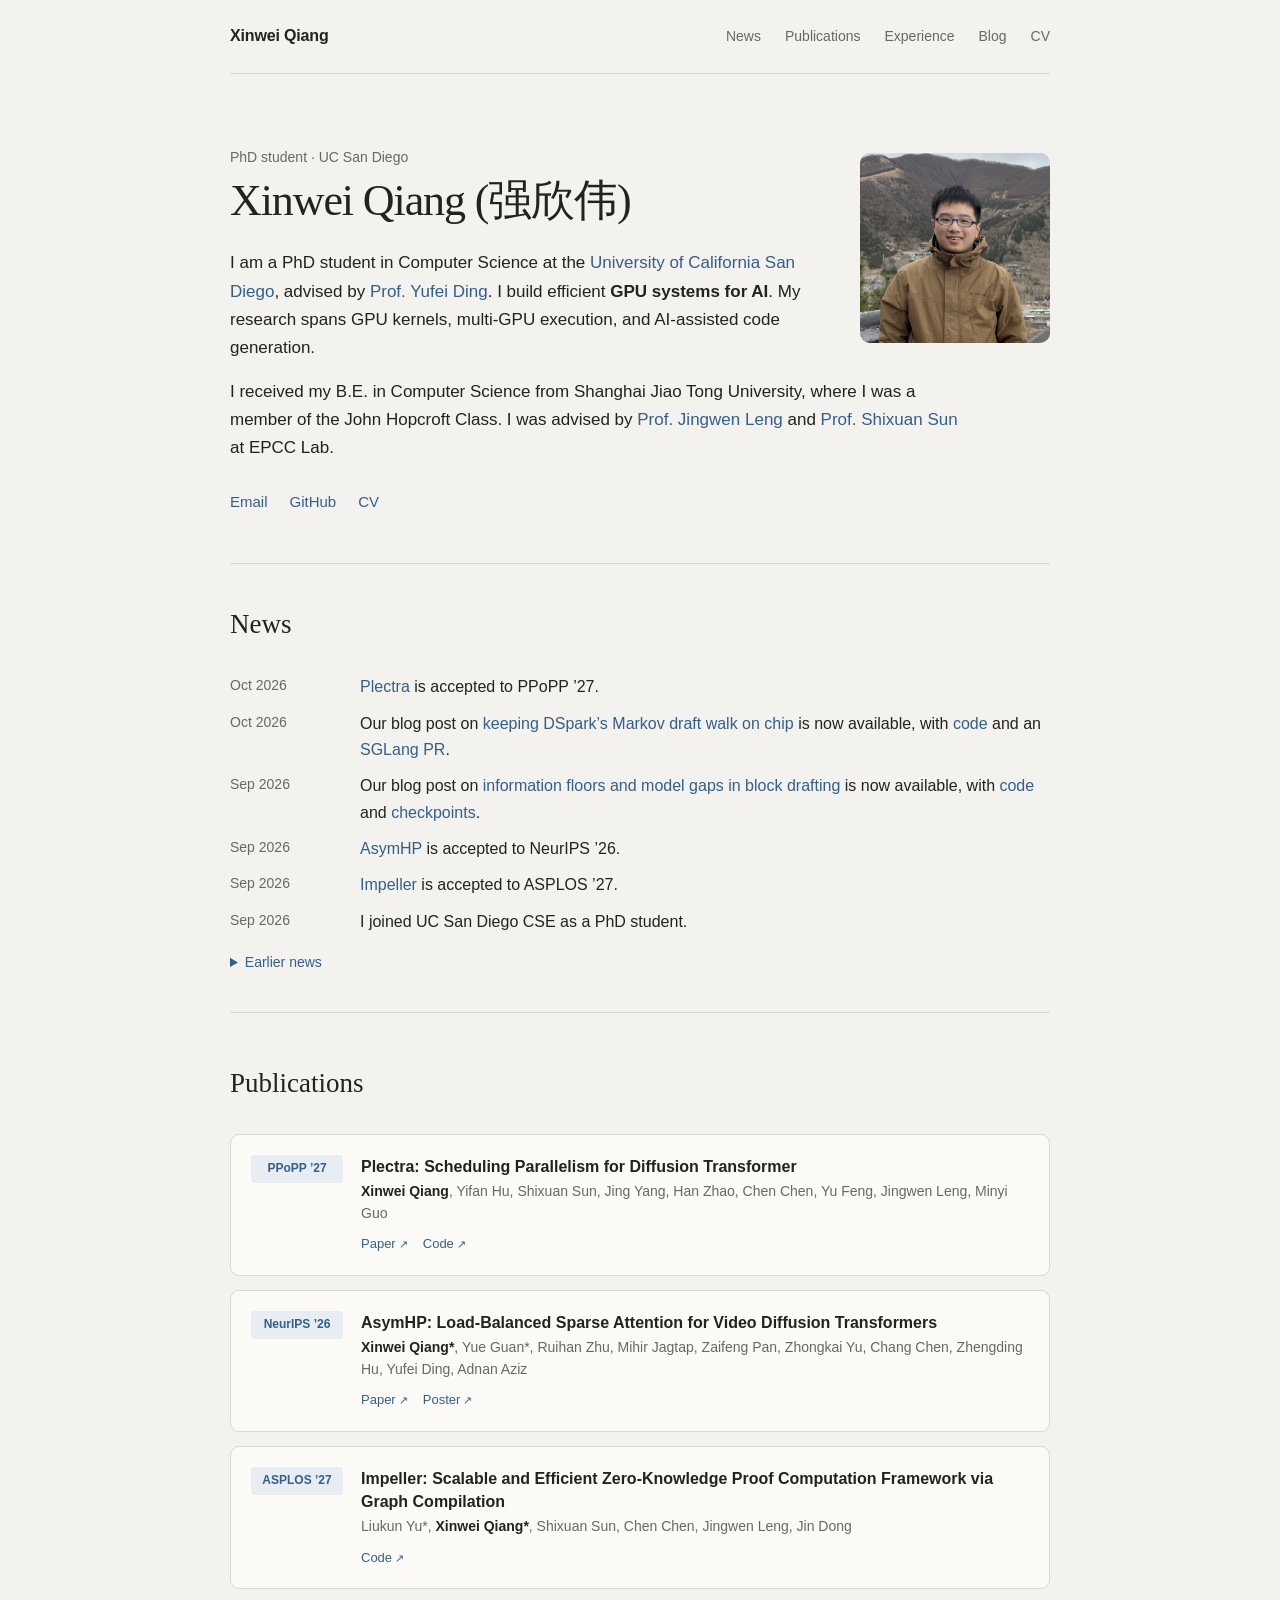
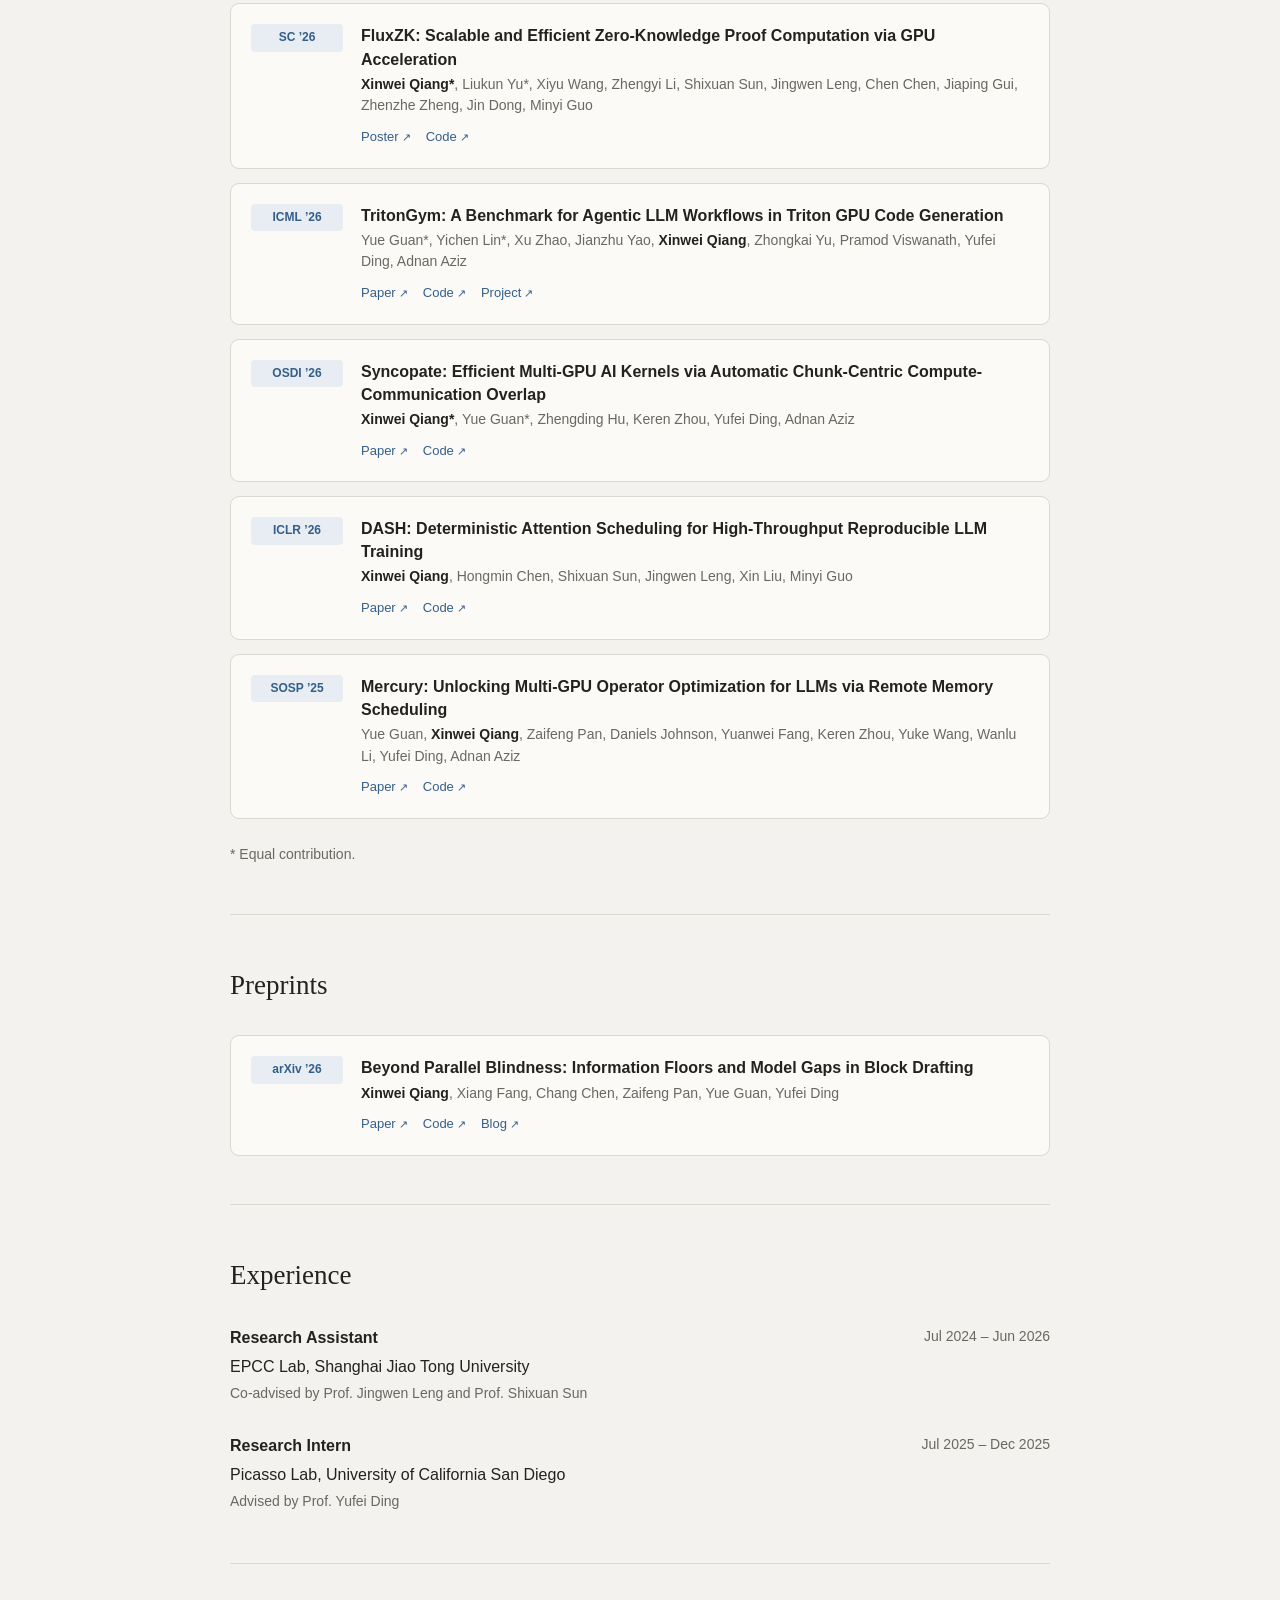
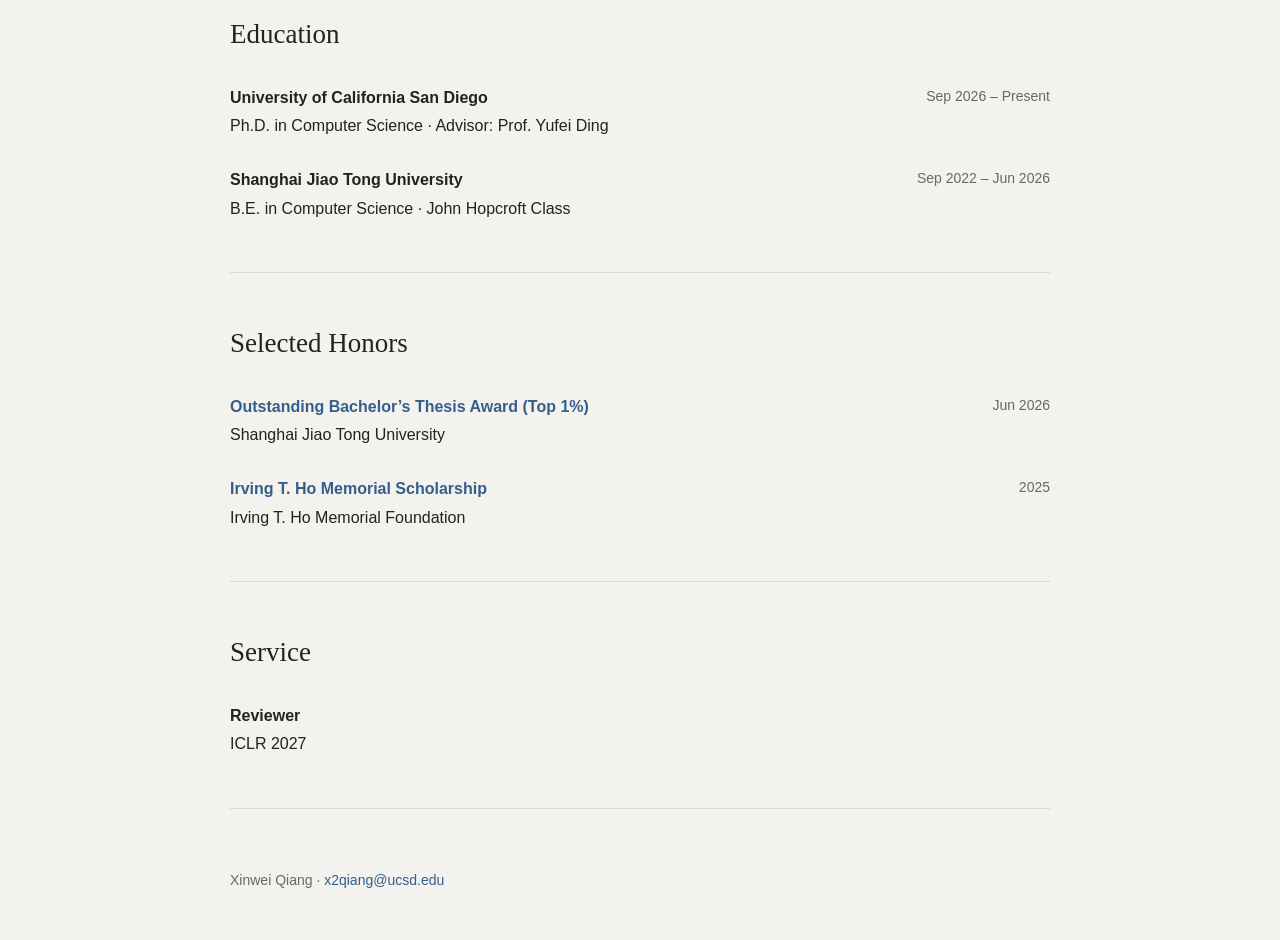
==== commit 83ab9609: "Update Plectra acceptance and research introduction" ====
--- a/index.html
+++ b/index.html
@@ -5,7 +5,7 @@
     <meta name="viewport" content="width=device-width, initial-scale=1.0" />
     <meta
       name="description"
-      content="Xinwei Qiang is a Computer Science PhD student at UC San Diego working on GPU systems, compilers, and distributed systems."
+      content="Xinwei Qiang is a Computer Science PhD student at UC San Diego building efficient GPU systems for AI, spanning GPU kernels, multi-GPU execution, and AI-assisted code generation."
     />
     <title>Xinwei Qiang</title>
     <link rel="canonical" href="https://tie-pilot-qxw.github.io/" />
@@ -38,7 +38,7 @@
             I am a PhD student in Computer Science at the
             <a href="https://ucsd.edu/">University of California San Diego</a>, advised by
             <a href="https://sites.google.com/ucsd.edu/yufeiding">Prof. Yufei Ding</a>.
-            My research interests are <strong>GPU systems, compilers, and distributed systems</strong>.
+            I build efficient <strong>GPU systems for AI</strong>. My research spans GPU kernels, multi-GPU execution, and AI-assisted code generation.
           </p>
           <p class="summary">
             I received my B.E. in Computer Science from Shanghai Jiao Tong University, where I was
@@ -57,18 +57,19 @@
       <section id="news" class="news-section">
         <h2>News</h2>
         <ul class="news-list">
+          <li><time>Oct 2026</time><span><a href="#gf-dit">Plectra</a> is accepted to PPoPP ’27.</span></li>
           <li><time>Oct 2026</time><span>Our blog post on <a href="blog/markov-walk-on-chip/">keeping DSpark’s Markov draft walk on chip</a> is now available, with <a href="https://github.com/tie-pilot-qxw/dspark-markov-walk">code</a> and an <a href="https://github.com/sgl-project/sglang/pull/42855">SGLang PR</a>.</span></li>
           <li><time>Sep 2026</time><span>Our blog post on <a href="blog/beyond-parallel-blindness/">information floors and model gaps in block drafting</a> is now available, with <a href="https://github.com/tie-pilot-qxw/specfloor">code</a> and <a href="https://huggingface.co/TIE-Pilot/dspark-attnconv-block7-qwen3-4b">checkpoints</a>.</span></li>
           <li><time>Sep 2026</time><span><a href="#asymhp">AsymHP</a> is accepted to NeurIPS ’26.</span></li>
           <li><time>Sep 2026</time><span><a href="#impeller">Impeller</a> is accepted to ASPLOS ’27.</span></li>
           <li><time>Sep 2026</time><span>I joined UC San Diego CSE as a PhD student.</span></li>
-          <li><time>Aug 2026</time><span>Our technical note on <a href="blog/reconstructing-a-megakernel-with-pdl/">reconstructing megakernel persistence with PDL</a> is now available.</span></li>
-          <li><time>Jul 2026</time><span><a href="#fluxzk">FluxZK</a> is accepted to SC ’26.</span></li>
-          <li><time>Apr 2026</time><span><a href="#tritongym">TritonGym</a> is accepted to ICML ’26.</span></li>
         </ul>
         <details class="earlier-news">
           <summary>Earlier news</summary>
           <ul class="news-list">
+            <li><time>Aug 2026</time><span>Our technical note on <a href="blog/reconstructing-a-megakernel-with-pdl/">reconstructing megakernel persistence with PDL</a> is now available.</span></li>
+            <li><time>Jul 2026</time><span><a href="#fluxzk">FluxZK</a> is accepted to SC ’26.</span></li>
+            <li><time>Apr 2026</time><span><a href="#tritongym">TritonGym</a> is accepted to ICML ’26.</span></li>
             <li><time>Apr 2026</time><span><a href="#fluxzk">FluxZK</a> is selected for a poster presentation at HPDC ’26.</span></li>
             <li><time>Mar 2026</time><span><a href="#syncopate">Syncopate</a> is accepted to OSDI ’26.</span></li>
             <li><time>Jan 2026</time><span><a href="#dash">DASH</a> is accepted to ICLR ’26.</span></li>
@@ -80,6 +81,17 @@
       <section id="publications">
         <h2>Publications</h2>
         <ol class="publication-list">
+          <li id="gf-dit">
+            <div class="venue-badge">PPoPP ’27</div>
+            <div class="paper-content">
+              <p class="paper-title">Plectra: Scheduling Parallelism for Diffusion Transformer</p>
+              <p><strong>Xinwei Qiang</strong>, Yifan Hu, Shixuan Sun, Jing Yang, Han Zhao, Chen Chen, Yu Feng, Jingwen Leng, Minyi Guo</p>
+              <div class="paper-links">
+                <a href="https://arxiv.org/abs/2606.13501">Paper</a>
+                <a href="https://github.com/SJTU-Liquid/GF-DiT">Code</a>
+              </div>
+            </div>
+          </li>
           <li id="asymhp">
             <div class="venue-badge">NeurIPS ’26</div>
             <div class="paper-content">
@@ -176,17 +188,6 @@
               </div>
             </div>
           </li>
-          <li id="gf-dit">
-            <div class="venue-badge">arXiv ’26</div>
-            <div class="paper-content">
-              <p class="paper-title">GF-DiT: Scheduling Parallelism for Diffusion Transformer Serving</p>
-              <p><strong>Xinwei Qiang</strong>, Yifan Hu, Shixuan Sun, Jing Yang, Han Zhao, Chen Chen, Yu Feng, Jingwen Leng, Minyi Guo</p>
-              <div class="paper-links">
-                <a href="https://arxiv.org/abs/2606.13501">Paper</a>
-                <a href="https://github.com/SJTU-Liquid/GF-DiT">Code</a>
-              </div>
-            </div>
-          </li>
         </ol>
       </section>
 
